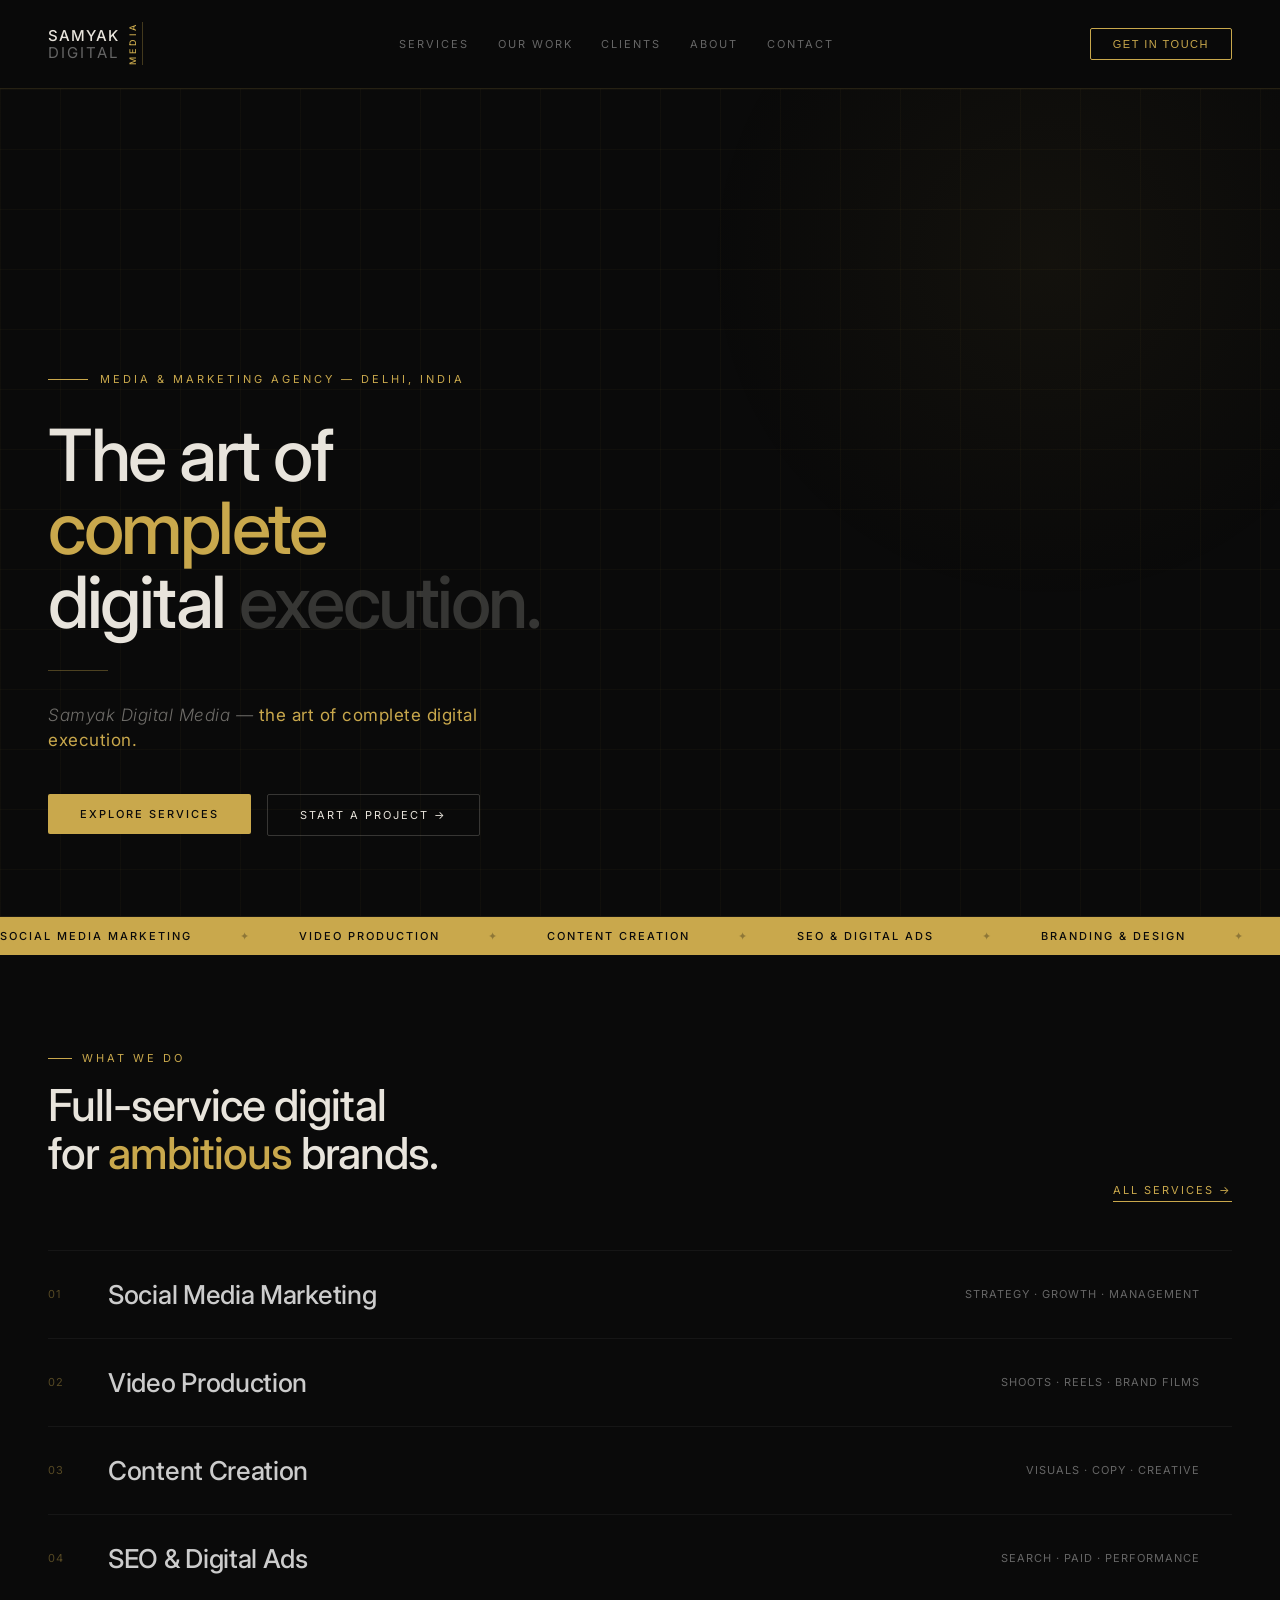
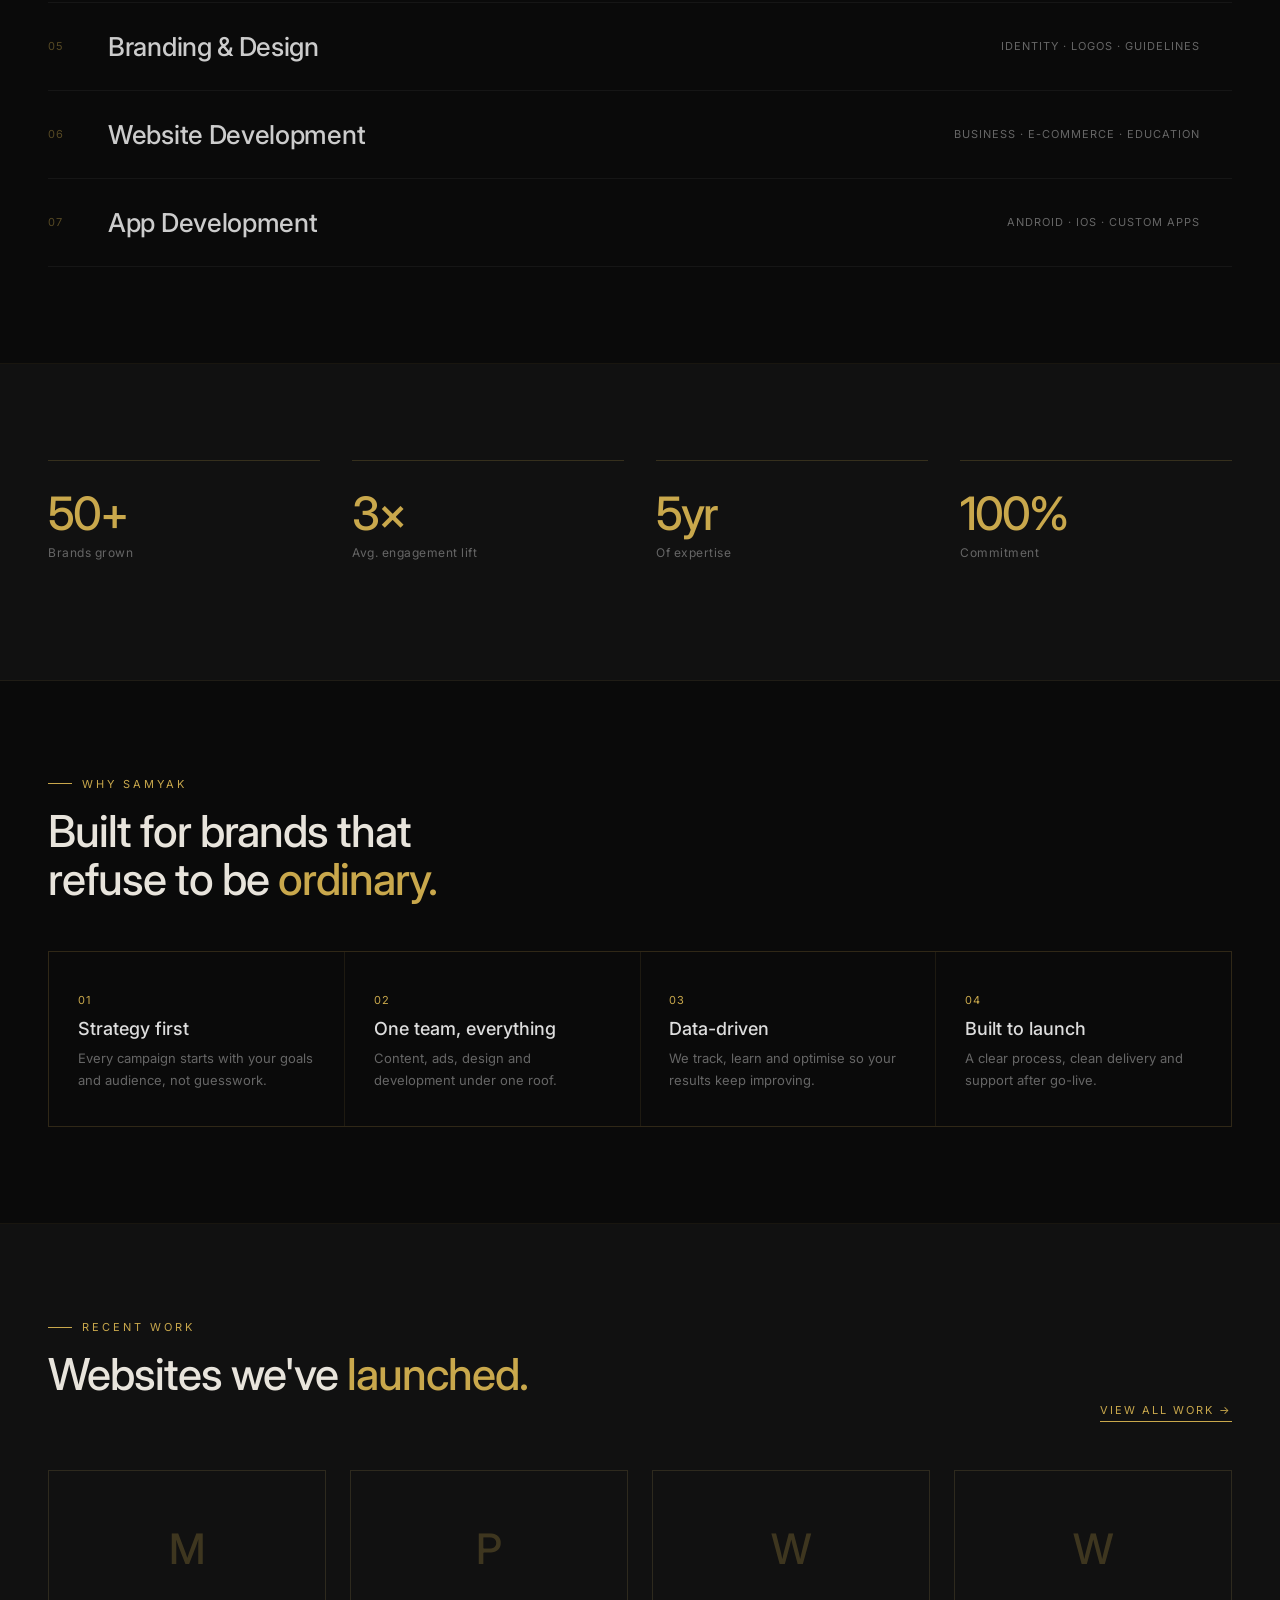
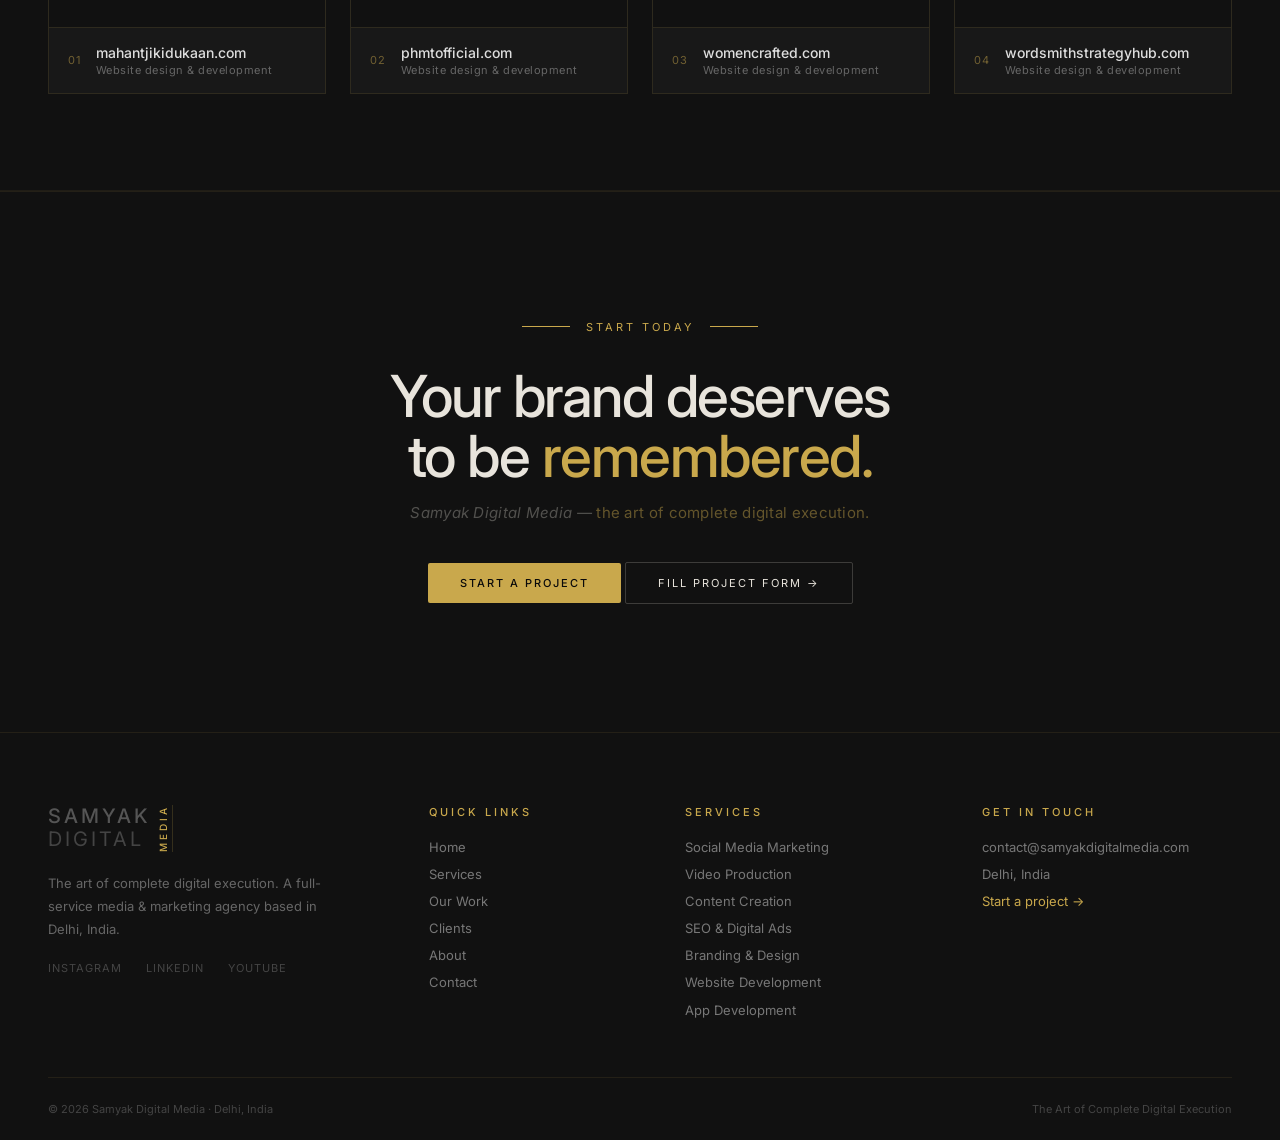
==== index.html @ 499bdd5e "Add files via upload" ====
<!DOCTYPE html>
<html lang="en"><head><meta charset="UTF-8"><meta name="viewport" content="width=device-width, initial-scale=1.0">
<title>The Art of Complete Digital Execution — Samyak Digital Media</title>
<meta name="description" content="Samyak Digital Media is a full-service media and marketing agency based in Delhi, India. The art of complete digital execution.">
<link rel="preconnect" href="https://fonts.googleapis.com/"><link rel="preconnect" href="https://fonts.gstatic.com/" crossorigin>
<link href="https://fonts.googleapis.com/css2?family=Inter:wght@300;400;500&display=swap" rel="stylesheet">
<link rel="stylesheet" href="https://cdn.jsdelivr.net/npm/@tabler/icons-webfont@3.19.0/dist/tabler-icons.min.css">
<link rel="stylesheet" href="style.css">
</head>
<body>

  <nav>
    <a href="index.html"><div class="logo">
      <div class="logo-stack">
        <span class="l1">Samyak</span>
        <span class="l2">Digital</span>
      </div>
      <div class="logo-media">Media</div>
    </div></a>
    <div class="nav-links"><a href="services.html" class="">Services</a><a href="work.html" class="">Our Work</a><a href="clients.html" class="">Clients</a><a href="about.html" class="">About</a><!-- updated by Sweta: Careers hidden for now — put the link back to show it: <a href="careers.html">Careers</a> --><a href="contact.html" class="">Contact</a></div>
    <a href="mailto:hello@samyakdigital.com"><button class="nav-btn">Get in touch</button></a>
  </nav>
  <!-- HERO -->
  <section class="hero" id="home">
    <div class="hero-bg">
      <div class="hero-grid"></div>
      <div class="hero-orb"></div>
    </div>
    <div class="hero-content">
      <div class="hero-eyebrow">Media &amp; Marketing Agency — Delhi, India</div>
      <h1>The art of<br><span class="gold">complete</span><br>digital <span class="dim">execution.</span></h1>
      <div class="hero-divider"></div>
      <p class="hero-tagline">Samyak Digital Media — <em>the art of complete digital execution.</em></p>
      <div class="hero-btns">
        <a href="services.html"><button class="btn-gold">Explore services</button></a>
        <a href="contact.html?form=project"><button class="btn-ghost">Start a project →</button></a>
      </div>
    </div>
  </section>

  <!-- TICKER -->
  <div class="ticker">
    <div class="ticker-inner">
      <span>Social Media Marketing</span><span class="tick-sep">✦</span>
      <span>Video Production</span><span class="tick-sep">✦</span>
      <span>Content Creation</span><span class="tick-sep">✦</span>
      <span>SEO &amp; Digital Ads</span><span class="tick-sep">✦</span>
      <span>Branding &amp; Design</span><span class="tick-sep">✦</span>
      <span>Website Design</span><span class="tick-sep">✦</span> 
      <span>The Art of Complete Digital Execution</span><span class="tick-sep">✦</span>
      <span>Social Media Marketing</span><span class="tick-sep">✦</span>
      <span>Video Production</span><span class="tick-sep">✦</span>
      <span>Content Creation</span><span class="tick-sep">✦</span>
      <span>SEO &amp; Digital Ads</span><span class="tick-sep">✦</span>
      <span>Branding &amp; Design</span><span class="tick-sep">✦</span>
      <span>Website Design</span><span class="tick-sep">✦</span> 
      <span>The Art of Complete Digital Execution</span><span class="tick-sep">✦</span>
    </div>
  </div>


  <section class="section"><div class="reveal sec-row"><div><div class="sec-tag">What we do</div><div class="sec-h2">Full-service digital<br>for <em>ambitious</em> brands.</div></div><a class="link-gold" href="services.html">All services →</a></div><div class="services-list"><a class="svc-row reveal" href="services.html"><div class="svc-left"><span class="svc-num">01</span><span class="svc-name">Social Media Marketing</span></div><div class="svc-meta"><span class="svc-tag">Strategy · Growth · Management</span><i class="ti ti-arrow-up-right svc-arrow" aria-hidden="true"></i></div></a><a class="svc-row reveal" href="services.html"><div class="svc-left"><span class="svc-num">02</span><span class="svc-name">Video Production</span></div><div class="svc-meta"><span class="svc-tag">Shoots · Reels · Brand Films</span><i class="ti ti-arrow-up-right svc-arrow" aria-hidden="true"></i></div></a><a class="svc-row reveal" href="services.html"><div class="svc-left"><span class="svc-num">03</span><span class="svc-name">Content Creation</span></div><div class="svc-meta"><span class="svc-tag">Visuals · Copy · Creative</span><i class="ti ti-arrow-up-right svc-arrow" aria-hidden="true"></i></div></a><a class="svc-row reveal" href="services.html"><div class="svc-left"><span class="svc-num">04</span><span class="svc-name">SEO &amp; Digital Ads</span></div><div class="svc-meta"><span class="svc-tag">Search · Paid · Performance</span><i class="ti ti-arrow-up-right svc-arrow" aria-hidden="true"></i></div></a><a class="svc-row reveal" href="services.html"><div class="svc-left"><span class="svc-num">05</span><span class="svc-name">Branding &amp; Design</span></div><div class="svc-meta"><span class="svc-tag">Identity · Logos · Guidelines</span><i class="ti ti-arrow-up-right svc-arrow" aria-hidden="true"></i></div></a><a class="svc-row reveal" href="services.html"><div class="svc-left"><span class="svc-num">06</span><span class="svc-name">Website Development</span></div><div class="svc-meta"><span class="svc-tag">Business · E-commerce · Education</span><i class="ti ti-arrow-up-right svc-arrow" aria-hidden="true"></i></div></a><a class="svc-row reveal" href="services.html"><div class="svc-left"><span class="svc-num">07</span><span class="svc-name">App Development</span></div><div class="svc-meta"><span class="svc-tag">Android · iOS · Custom Apps</span><i class="ti ti-arrow-up-right svc-arrow" aria-hidden="true"></i></div></a></div></section>
  <section class="section" style="background:var(--dark2)"><div class="stats-row"><div class="stat reveal"><div class="stat-num" data-count="50" data-suf="+">0+</div><div class="stat-lbl">Brands grown</div></div><div class="stat reveal"><div class="stat-num" data-count="3" data-suf="×">0×</div><div class="stat-lbl">Avg. engagement lift</div></div><div class="stat reveal"><div class="stat-num" data-count="5" data-suf="yr">0yr</div><div class="stat-lbl">Of expertise</div></div><div class="stat reveal"><div class="stat-num" data-count="100" data-suf="%">0%</div><div class="stat-lbl">Commitment</div></div></div></section>
  <section class="section"><div class="reveal"><div class="sec-tag">Why Samyak</div><div class="sec-h2">Built for brands that<br>refuse to be <em>ordinary.</em></div></div><div class="why-grid"><div class="why-card reveal"><span>01</span><h4>Strategy first</h4><p>Every campaign starts with your goals and audience, not guesswork.</p></div><div class="why-card reveal"><span>02</span><h4>One team, everything</h4><p>Content, ads, design and development under one roof.</p></div><div class="why-card reveal"><span>03</span><h4>Data-driven</h4><p>We track, learn and optimise so your results keep improving.</p></div><div class="why-card reveal"><span>04</span><h4>Built to launch</h4><p>A clear process, clean delivery and support after go-live.</p></div></div></section>
  <section class="section" style="background:var(--dark2)"><div class="reveal sec-row"><div><div class="sec-tag">Recent work</div><div class="sec-h2">Websites we've <em>launched.</em></div></div><a class="link-gold" href="work.html">View all work →</a></div><div class="work-grid"><a class="work-card reveal" href="https://mahantjikidukaan.com" target="_blank" rel="noopener">
        <div class="work-thumb"><span class="work-initial">m</span><img loading="lazy" src="https://s0.wp.com/mshots/v1/https%3A%2F%2Fmahantjikidukaan.com%2F?w=700&amp;h=440" alt="mahantjikidukaan.com website preview" onerror="this.style.display='none'"><span class="work-visit">Visit live site ↗</span></div>
        <div class="work-info"><span class="work-num">01</span><div><h4>mahantjikidukaan.com</h4><p>Website design &amp; development</p></div><i class="ti ti-arrow-up-right work-arrow" aria-hidden="true"></i></div>
      </a><a class="work-card reveal" href="https://phmtofficial.com" target="_blank" rel="noopener">
        <div class="work-thumb"><span class="work-initial">p</span><img loading="lazy" src="https://s0.wp.com/mshots/v1/https%3A%2F%2Fphmtofficial.com%2F?w=700&amp;h=440" alt="phmtofficial.com website preview" onerror="this.style.display='none'"><span class="work-visit">Visit live site ↗</span></div>
        <div class="work-info"><span class="work-num">02</span><div><h4>phmtofficial.com</h4><p>Website design &amp; development</p></div><i class="ti ti-arrow-up-right work-arrow" aria-hidden="true"></i></div>
      </a><a class="work-card reveal" href="https://womencrafted.com" target="_blank" rel="noopener">
        <div class="work-thumb"><span class="work-initial">w</span><img loading="lazy" src="https://s0.wp.com/mshots/v1/https%3A%2F%2Fwomencrafted.com%2F?w=700&amp;h=440" alt="womencrafted.com website preview" onerror="this.style.display='none'"><span class="work-visit">Visit live site ↗</span></div>
        <div class="work-info"><span class="work-num">03</span><div><h4>womencrafted.com</h4><p>Website design &amp; development</p></div><i class="ti ti-arrow-up-right work-arrow" aria-hidden="true"></i></div>
      </a><a class="work-card reveal" href="https://wordsmithstrategyhub.com" target="_blank" rel="noopener">
        <div class="work-thumb"><span class="work-initial">w</span><img loading="lazy" src="https://s0.wp.com/mshots/v1/https%3A%2F%2Fwordsmithstrategyhub.com%2F?w=700&amp;h=440" alt="wordsmithstrategyhub.com website preview" onerror="this.style.display='none'"><span class="work-visit">Visit live site ↗</span></div>
        <div class="work-info"><span class="work-num">04</span><div><h4>wordsmithstrategyhub.com</h4><p>Website design &amp; development</p></div><i class="ti ti-arrow-up-right work-arrow" aria-hidden="true"></i></div>
      </a></div></section>
  <section class="cta-sec" id="contact">
    <div class="cta-ornament reveal"><span>Start today</span></div>
    <div class="cta-h2 reveal">Your brand deserves<br>to be <em>remembered.</em></div>
    <p class="cta-tagline reveal">Samyak Digital Media — <em>the art of complete digital execution.</em></p>
    <div class="reveal">
      <a href="mailto:contact@samyakdigitalmedia.com"><button class="btn-gold">Start a project</button></a> <a href="contact.html?form=project"><button class="btn-ghost">Fill project form →</button></a>
    </div>
  </section>



  <footer class="foot">
    <div class="foot-grid">
      <div class="foot-brand"><div class="f-logo">
      <div style="display:flex;align-items:stretch;gap:6px;text-transform:uppercase;">
        <div style="display:flex;flex-direction:column;line-height:1.15;">
          <span style="font-size:20px;font-weight:500;color:#555;letter-spacing:3px;">Samyak</span>
          <span style="font-size:20px;font-weight:400;color:#444;letter-spacing:3px;">Digital</span>
        </div>
        <div style="border-left:1px solid rgba(201,168,76,0.2);padding-left:3px;display:flex;align-items:center;writing-mode:vertical-lr;transform:rotate(180deg);font-size:10px;font-weight:500;letter-spacing:3px;color:var(--gold);">Media</div>
      </div>
    </div>
    <p>The art of complete digital execution. A full-service media &amp; marketing agency based in Delhi, India.</p><div class="f-links">
      <a href="https://www.instagram.com/samyakdigitalmedia" target="_blank" rel="noopener noreferrer">Instagram</a>
<a href="https://www.linkedin.com/company/samyak-digital-media" target="_blank" rel="noopener noreferrer">LinkedIn</a>
      <a href="https://samyakdigitalmedia.com/#">YouTube</a>
    </div></div>
      <div class="foot-col"><h5>Quick links</h5><a href="index.html">Home</a><a href="services.html">Services</a><a href="work.html">Our Work</a><a href="clients.html">Clients</a><a href="about.html">About</a><a href="contact.html">Contact</a></div>
      <div class="foot-col"><h5>Services</h5><a href="services.html">Social Media Marketing</a><a href="services.html">Video Production</a><a href="services.html">Content Creation</a><a href="services.html">SEO &amp; Digital Ads</a><a href="services.html">Branding &amp; Design</a><a href="services.html">Website Development</a><a href="services.html">App Development</a></div>
      <div class="foot-col"><h5>Get in touch</h5><a href="mailto:contact@samyakdigitalmedia.com">contact@samyakdigitalmedia.com</a><span>Delhi, India</span><a href="contact.html?form=project" style="color:var(--gold)">Start a project →</a></div>
    </div>
    <div class="foot-bar"><span>© 2026 Samyak Digital Media · Delhi, India</span><span>The Art of Complete Digital Execution</span></div>
  </footer>
<script src="main.js"></script>
</body></html>
---- style.css ----
*, *::before, *::after { margin: 0; padding: 0; box-sizing: border-box; }

    :root {
      --gold: #C9A84C;
      --gold2: #E8D5A3;
      --dark: #0A0A0A;
      --dark2: #111111;
      --dark3: #181818;
      --muted: #666666;
      --light: #E8E4DC;
    }

    html { scroll-behavior: smooth; }

    body {
      font-family: 'Inter', sans-serif;
      background: var(--dark);
      color: var(--light);
      overflow-x: hidden;
    }

    a { text-decoration: none; color: inherit; }

    /* ── NAV ── */
    nav {
      display: flex;
      justify-content: space-between;
      align-items: center;
      padding: 1.4rem 3rem;
      border-bottom: 0.5px solid rgba(201,168,76,0.15);
      background: rgba(10,10,10,0.97);
      backdrop-filter: blur(12px);
      position: sticky;
      top: 0;
      z-index: 100;
    }
    .logo {
      display: flex;
      align-items: stretch;
      gap: 8px;
      text-transform: uppercase;
      letter-spacing: 2px;
    }
    .logo-stack {
      display: flex;
      flex-direction: column;
      justify-content: center;
      line-height: 1.15;
    }
    .logo-stack .l1 {
      font-size: 15px;
      font-weight: 500;
      color: var(--light);
      letter-spacing: 1px;
    }
    .logo-stack .l2 {
      font-size: 15px;
      font-weight: 400;
      color: var(--muted);
      letter-spacing: 2px;
    }
    .logo-media {
      border-left: 0.5px solid rgba(201,168,76,0.3);
      padding-left: 4px;
      display: flex;
      align-items: center;
      writing-mode: vertical-lr;
      text-orientation: mixed;
      font-size: 9px;
      font-weight: 500;
      letter-spacing: 3px;
      color: var(--gold);
      transform: rotate(180deg);
    }
    .nav-links {
      display: flex;
      gap: 2.5rem;
      font-size: 11px;
      letter-spacing: 2px;
      text-transform: uppercase;
    }
    .nav-links a {
      color: var(--muted);
      transition: color 0.3s;
    }
    .nav-links a:hover { color: var(--gold); }
    .nav-btn {
      font-size: 11px;
      letter-spacing: 1.5px;
      text-transform: uppercase;
      padding: 9px 22px;
      border: 0.5px solid var(--gold);
      color: var(--gold);
      background: transparent;
      cursor: pointer;
      border-radius: 2px;
      transition: all 0.3s;
    }
    .nav-btn:hover { background: var(--gold); color: var(--dark); }

    /* ── HERO ── */
    .hero {
      min-height: 92vh;
      display: flex;
      flex-direction: column;
      justify-content: flex-end;
      padding: 0 3rem 5rem;
      border-bottom: 0.5px solid rgba(201,168,76,0.1);
      position: relative;
      overflow: hidden;
    }
    .hero-bg { position: absolute; inset: 0; background: var(--dark); overflow: hidden; }
    .hero-grid {
      position: absolute; inset: 0;
      background-image:
        linear-gradient(rgba(201,168,76,0.04) 1px, transparent 1px),
        linear-gradient(90deg, rgba(201,168,76,0.04) 1px, transparent 1px);
      background-size: 60px 60px;
      animation: gridFade 3s ease forwards;
    }
    @keyframes gridFade { from { opacity: 0; } to { opacity: 1; } }
    .hero-orb {
      position: absolute;
      width: 700px; height: 700px;
      border-radius: 50%;
      background: radial-gradient(circle, rgba(201,168,76,0.05) 0%, transparent 70%);
      top: -180px; right: -120px;
      animation: orbPulse 8s ease-in-out infinite;
    }
    @keyframes orbPulse { 0%, 100% { transform: scale(1); } 50% { transform: scale(1.12); } }

    .hero-content { position: relative; z-index: 2; }
    .hero-eyebrow {
      display: flex;
      align-items: center;
      gap: 12px;
      font-size: 11px;
      letter-spacing: 3px;
      text-transform: uppercase;
      color: var(--gold);
      margin-bottom: 2rem;
      opacity: 0;
      transform: translateY(20px);
      animation: fadeUp 0.8s ease 0.3s forwards;
    }
    .hero-eyebrow::before {
      content: '';
      width: 40px; height: 0.5px;
      background: var(--gold);
    }
    .hero h1 {
      font-size: 72px;
      font-weight: 500;
      line-height: 1.02;
      letter-spacing: -2.5px;
      max-width: 800px;
      margin-bottom: 0;
      opacity: 0;
      transform: translateY(30px);
      animation: fadeUp 0.9s ease 0.5s forwards;
    }
    .hero h1 .gold { color: var(--gold); }
    .hero h1 .dim { color: rgba(232,228,220,0.2); }
    .hero-divider {
      width: 60px; height: 0.5px;
      background: rgba(201,168,76,0.35);
      margin: 2rem 0;
      opacity: 0;
      animation: fadeUp 0.6s ease 0.85s forwards;
    }
    .hero-tagline {
      font-size: 17px;
      font-weight: 300;
      color: rgba(232,228,220,0.45);
      letter-spacing: 0.5px;
      line-height: 1.5;
      font-style: italic;
      max-width: 500px;
      margin-bottom: 2.5rem;
      opacity: 0;
      transform: translateY(16px);
      animation: fadeUp 0.8s ease 0.95s forwards;
    }
    .hero-tagline em { font-style: normal; color: var(--gold); font-weight: 400; }
    .hero-btns {
      display: flex;
      gap: 1rem;
      opacity: 0;
      transform: translateY(20px);
      animation: fadeUp 0.8s ease 1.1s forwards;
    }
    @keyframes fadeUp { from { opacity: 0; transform: translateY(30px); } to { opacity: 1; transform: translateY(0); } }

    /* ── BUTTONS ── */
    .btn-gold {
      padding: 13px 32px;
      background: var(--gold);
      color: var(--dark);
      font-size: 11px;
      letter-spacing: 2px;
      text-transform: uppercase;
      border: none;
      cursor: pointer;
      font-weight: 500;
      border-radius: 2px;
      transition: all 0.3s;
      font-family: 'Inter', sans-serif;
    }
    .btn-gold:hover { background: var(--gold2); }
    .btn-ghost {
      padding: 13px 32px;
      background: transparent;
      color: var(--light);
      font-size: 11px;
      letter-spacing: 2px;
      text-transform: uppercase;
      border: 0.5px solid rgba(232,228,220,0.2);
      cursor: pointer;
      border-radius: 2px;
      transition: all 0.3s;
      font-family: 'Inter', sans-serif;
    }
    .btn-ghost:hover { border-color: var(--gold); color: var(--gold); }

    /* ── TICKER ── */
    .ticker { background: var(--gold); padding: 12px 0; overflow: hidden; }
    .ticker-inner {
      display: flex;
      gap: 3rem;
      width: max-content;
      animation: ticker 22s linear infinite;
      font-size: 11px;
      letter-spacing: 2px;
      text-transform: uppercase;
      color: var(--dark);
      font-weight: 500;
    }
    @keyframes ticker { from { transform: translateX(0); } to { transform: translateX(-50%); } }
    .tick-sep { opacity: 0.3; }

    /* ── REVEAL ANIMATIONS ── */
    .reveal {
      opacity: 0;
      transform: translateY(40px);
      transition: opacity 0.8s ease, transform 0.8s ease;
    }
    .reveal.visible { opacity: 1; transform: translateY(0); }
    .reveal-left {
      opacity: 0;
      transform: translateX(-40px);
      transition: opacity 0.8s ease, transform 0.8s ease;
    }
    .reveal-left.visible { opacity: 1; transform: translateX(0); }
    .reveal-right {
      opacity: 0;
      transform: translateX(40px);
      transition: opacity 0.8s ease, transform 0.8s ease;
    }
    .reveal-right.visible { opacity: 1; transform: translateX(0); }

    /* ── SECTION COMMONS ── */
    .section { padding: 6rem 3rem; border-bottom: 0.5px solid rgba(201,168,76,0.08); }
    .sec-tag {
      font-size: 11px;
      letter-spacing: 3px;
      text-transform: uppercase;
      color: var(--gold);
      margin-bottom: 1rem;
      display: flex;
      align-items: center;
      gap: 10px;
    }
    .sec-tag::before { content: ''; width: 24px; height: 0.5px; background: var(--gold); }
    .sec-h2 {
      font-size: 44px;
      font-weight: 500;
      letter-spacing: -1px;
      color: var(--light);
      line-height: 1.1;
      margin-bottom: 1.5rem;
    }
    .sec-h2 em { font-style: normal; color: var(--gold); }

    /* ── SERVICES ── */
    .services-list { margin-top: 3rem; }
    .svc-row {
      display: flex;
      justify-content: space-between;
      align-items: center;
      padding: 1.75rem 0;
      border-top: 0.5px solid rgba(255,255,255,0.05);
      cursor: pointer;
      transition: all 0.3s;
      text-decoration: none;
    }
    .svc-row:last-child { border-bottom: 0.5px solid rgba(255,255,255,0.05); }
    .svc-row:hover { padding-left: 14px; }
    .svc-row:hover .svc-name { color: var(--gold); }
    .svc-row:hover .svc-arrow { color: var(--gold); transform: rotate(45deg); }
    .svc-left { display: flex; align-items: center; gap: 2rem; }
    .svc-num { font-size: 11px; color: rgba(201,168,76,0.4); letter-spacing: 1px; min-width: 28px; }
    .svc-name { font-size: 26px; font-weight: 500; color: #cccccc; letter-spacing: -0.3px; transition: color 0.3s; }
    .svc-meta { display: flex; align-items: center; gap: 2rem; }
    .svc-tag { font-size: 11px; letter-spacing: 1px; text-transform: uppercase; color: var(--muted); }
    .svc-arrow { font-size: 22px; color: #333; transition: all 0.3s; }

    /* ── ABOUT ── */
    .about-grid { display: grid; grid-template-columns: 1fr 1fr; gap: 5rem; align-items: start; }
    .stats-grid { display: grid; grid-template-columns: 1fr 1fr; margin-top: 3rem; }
    .stat { border-top: 0.5px solid rgba(201,168,76,0.2); padding: 1.5rem 0; }
    .stat-num { font-size: 46px; font-weight: 500; color: var(--gold); letter-spacing: -2px; }
    .stat-lbl { font-size: 12px; color: var(--muted); letter-spacing: 0.5px; margin-top: 4px; }

    /* ── PROCESS ── */
    .process-steps { display: flex; flex-direction: column; }
    .p-step {
      display: flex;
      gap: 2rem;
      align-items: flex-start;
      padding: 2rem 0;
      border-bottom: 0.5px solid rgba(255,255,255,0.05);
      transition: padding-left 0.3s;
    }
    .p-step:hover { padding-left: 8px; }
    .p-num { font-size: 11px; color: var(--gold); letter-spacing: 1px; min-width: 24px; padding-top: 3px; }
    .p-content h4 { font-size: 16px; font-weight: 500; color: #dddddd; margin-bottom: 6px; }
    .p-content p { font-size: 13px; color: var(--muted); line-height: 1.6; }

    /* ── CLIENTS ── */
    .clients-sec {
      padding: 6rem 3rem;
      border-bottom: 0.5px solid rgba(201,168,76,0.08);
      background: var(--dark2);
    }
    .clients-header {
      display: flex;
      justify-content: space-between;
      align-items: flex-end;
      margin-bottom: 3rem;
      flex-wrap: wrap;
      gap: 1rem;
    }
    .trusted-line {
      display: flex;
      align-items: center;
      gap: 1rem;
      margin-bottom: 3rem;
    }
    .trusted-line::before, .trusted-line::after {
      content: '';
      flex: 1;
      height: 0.5px;
      background: rgba(201,168,76,0.08);
    }
    .trusted-line span {
      font-size: 11px;
      letter-spacing: 2px;
      text-transform: uppercase;
      color: rgba(201,168,76,0.3);
      white-space: nowrap;
    }
    .logo-grid {
      display: grid;
      grid-template-columns: repeat(4, 1fr);
      border: 0.5px solid rgba(201,168,76,0.1);
    }
    .logo-cell {
      border: 0.5px solid rgba(201,168,76,0.1);
      padding: 2.5rem 2rem;
      display: flex;
      align-items: center;
      justify-content: center;
      min-height: 130px;
      cursor: pointer;
      transition: background 0.3s;
    }
    .logo-cell:hover { background: rgba(201,168,76,0.04); }
    .logo-cell.add-slot {
      border-style: dashed;
      flex-direction: column;
      gap: 8px;
    }
    .logo-mock {
      width: 120px; height: 44px;
      border: 0.5px solid rgba(201,168,76,0.12);
      border-radius: 3px;
      display: flex;
      align-items: center;
      justify-content: center;
      font-size: 12px;
      font-weight: 500;
      letter-spacing: 1px;
      color: rgba(201,168,76,0.22);
      text-transform: uppercase;
      transition: all 0.3s;
    }

    .logo-cell img {
      max-width: 130px;
      max-height: 50px;
      object-fit: contain;
      filter: grayscale(100%) brightness(0.55);
      transition: filter 0.4s;
    }
    .logo-cell:hover img { filter: grayscale(0%) brightness(1); }
    .logo-cell:hover .logo-mock { border-color: rgba(201,168,76,0.35); color: rgba(201,168,76,0.55); }
    .add-icon-text { font-size: 11px; letter-spacing: 1px; text-transform: uppercase; color: rgba(201,168,76,0.25); }

    /* ── CTA ── */
    .cta-sec {
      padding: 8rem 3rem;
      text-align: center;
      background: var(--dark2);
      border-top: 0.5px solid rgba(201,168,76,0.1);
    }
    .cta-ornament {
      display: flex;
      align-items: center;
      justify-content: center;
      gap: 16px;
      margin-bottom: 2rem;
    }
    .cta-ornament::before, .cta-ornament::after {
      content: '';
      width: 48px; height: 0.5px;
      background: var(--gold);
    }
    .cta-ornament span { font-size: 11px; letter-spacing: 3px; text-transform: uppercase; color: var(--gold); }
    .cta-h2 {
      font-size: 58px;
      font-weight: 500;
      letter-spacing: -1.5px;
      color: var(--light);
      line-height: 1.05;
      margin-bottom: 1rem;
    }
    .cta-h2 em { font-style: normal; color: var(--gold); }
    .cta-tagline {
      font-size: 15px;
      font-style: italic;
      color: rgba(232,228,220,0.3);
      margin-bottom: 2.5rem;
      letter-spacing: 0.3px;
    }
    .cta-tagline em { font-style: normal; color: rgba(201,168,76,0.45); }

    /* ── FOOTER ── */
    footer {
      padding: 2rem 3rem;
      display: flex;
      justify-content: space-between;
      align-items: center;
      border-top: 0.5px solid rgba(201,168,76,0.1);
      flex-wrap: wrap;
      gap: 1rem;
    }
    .f-logo { font-size: 13px; font-weight: 500; letter-spacing: 3px; text-transform: uppercase; color: #555; }
    .f-logo span { color: var(--gold); }
    .f-links { display: flex; gap: 1.5rem; }
    .f-links a { font-size: 11px; color: #444; letter-spacing: 1px; text-transform: uppercase; transition: color 0.3s; }
    .f-links a:hover { color: var(--gold); }
    .f-copy { font-size: 11px; color: #333; }

    /* ── RESPONSIVE ── */
    @media (max-width: 768px) {
      nav { padding: 1.2rem 1.5rem; }
      .nav-links { display: none; }
      .hero { padding: 0 1.5rem 4rem; }
      .hero h1 { font-size: 42px; letter-spacing: -1px; }
      .section { padding: 4rem 1.5rem; }
      .about-grid { grid-template-columns: 1fr; gap: 3rem; }
      .logo-grid { grid-template-columns: repeat(2, 1fr); }
      .cta-h2 { font-size: 36px; }
      .cta-sec { padding: 5rem 1.5rem; }
      .clients-sec { padding: 4rem 1.5rem; }
      footer { padding: 1.5rem; flex-direction: column; align-items: flex-start; gap: 1rem; }
      .sec-h2 { font-size: 32px; }
      .svc-name { font-size: 18px; }
      .svc-tag { display: none; }
    }

    /* ═══ new CSS for Website Design + Our Work sections ═══ */
    html { scroll-padding-top: 70px; }
    .sub-h { font-size: 11px; letter-spacing: 3px; text-transform: uppercase; color: var(--gold); margin: 4.5rem 0 1.5rem; display: flex; align-items: center; gap: 10px; }
    .sub-h::before { content: ''; width: 24px; height: 0.5px; background: var(--gold); }
    .wd-intro { font-size: 15px; color: var(--muted); line-height: 1.8; max-width: 700px; }
    .domain-grid { display: grid; grid-template-columns: repeat(4, 1fr); border: 0.5px solid rgba(201,168,76,0.1); }
    .domain-cell { border: 0.5px solid rgba(201,168,76,0.1); padding: 1.6rem; transition: background 0.3s; }
    .domain-cell:hover { background: rgba(201,168,76,0.04); }
    .domain-cell h4 { font-size: 15px; font-weight: 500; color: #dddddd; margin-bottom: 6px; }
    .domain-cell p { font-size: 12px; color: var(--muted); line-height: 1.6; }
    .model-grid { display: grid; grid-template-columns: repeat(3, 1fr); gap: 1px; background: rgba(201,168,76,0.1); border: 0.5px solid rgba(201,168,76,0.1); }
    .model-card { background: var(--dark2); padding: 2rem; }
    .model-card .m-num { font-size: 11px; color: rgba(201,168,76,0.5); letter-spacing: 1px; }
    .model-card h4 { font-size: 20px; font-weight: 500; color: #dddddd; margin: 8px 0; }
    .model-card p { font-size: 13px; color: var(--muted); line-height: 1.7; }
    .model-best { margin-top: 1rem; font-size: 11px; letter-spacing: 1px; text-transform: uppercase; color: var(--gold); line-height: 1.6; }
    .work-grid { display: grid; grid-template-columns: repeat(4, 1fr); gap: 1.5rem; margin-top: 3rem; }
    .work-card { display: block; border: 0.5px solid rgba(201,168,76,0.12); background: var(--dark3); transition: border-color 0.3s; }
    .work-card:hover { border-color: var(--gold); }
    .work-thumb { position: relative; aspect-ratio: 16 / 10; background: var(--dark2); overflow: hidden; display: flex; align-items: center; justify-content: center; }
    .work-initial { font-size: 42px; font-weight: 500; color: rgba(201,168,76,0.25); text-transform: uppercase; }
    .work-thumb img { position: absolute; inset: 0; width: 100%; height: 100%; object-fit: cover; object-position: top; filter: grayscale(100%) brightness(0.7); transition: filter 0.4s; }
    .work-card:hover .work-thumb img { filter: none; }
    .work-info { display: flex; align-items: center; gap: 0.9rem; padding: 1rem 1.2rem; border-top: 0.5px solid rgba(201,168,76,0.12); }
    .work-num { font-size: 11px; color: rgba(201,168,76,0.5); letter-spacing: 1px; }
    .work-info h4 { font-size: 14px; font-weight: 500; color: #dddddd; word-break: break-all; }
    .work-info p { font-size: 11px; color: var(--muted); letter-spacing: 0.5px; margin-top: 2px; }
    .work-arrow { margin-left: auto; font-size: 18px; color: #444; transition: all 0.3s; }
    .work-card:hover .work-arrow { color: var(--gold); transform: rotate(45deg); }
    @media (max-width: 1024px) {
      .domain-grid, .work-grid { grid-template-columns: repeat(2, 1fr); }
      .model-grid { grid-template-columns: repeat(2, 1fr); }
    }
    @media (max-width: 768px) {
      .model-grid { grid-template-columns: 1fr; }
      .work-grid { grid-template-columns: 1fr; }
    }
    /* ═══ END ═══ */

    /* ═══ multi-page, Our Work highlight, accordion, SDLC, careers ═══ */
    .nav-links { gap: 1.8rem; }
    .nav-links a.active { color: var(--gold); }
    .nav-links a.hl { color: var(--gold); border: 0.5px solid var(--gold); padding: 7px 16px; border-radius: 2px; animation: glow 2.2s ease-in-out infinite; }
    @keyframes glow { 0%,100% { box-shadow: 0 0 0 0 rgba(201,168,76,0.45); } 50% { box-shadow: 0 0 14px 2px rgba(201,168,76,0.35); } }
    .page-head { padding-bottom: 3rem; border-bottom: 0; }
    button.svc-row { width: 100%; background: none; border: 0; border-top: 0.5px solid rgba(255,255,255,0.05); font: inherit; color: inherit; text-align: left; }
    .svc-acc { border-bottom: 0.5px solid rgba(255,255,255,0.05); }
    .acc-ic { font-size: 26px; line-height: 1; color: var(--gold); width: 22px; text-align: center; transition: transform 0.4s; }
    .svc-acc.open > .svc-row .acc-ic, .acc.open > .dp-head .acc-ic { transform: rotate(45deg); }
    .svc-acc.open > .svc-row .svc-name { color: var(--gold); }
    .collapse { display: grid; grid-template-rows: 0fr; transition: grid-template-rows 0.55s ease; }
    .acc.open > .collapse { grid-template-rows: 1fr; }
    .collapse-in { overflow: hidden; min-height: 0; }
    .panel { padding: 1rem 0 3rem 3.5rem; }
    .panel .sub-h { margin: 2.5rem 0 1rem; }
    .chips { display: flex; flex-wrap: wrap; gap: 0.6rem; }
    .chip { border: 0.5px solid rgba(201,168,76,0.25); padding: 8px 16px; border-radius: 30px; font-size: 12px; color: #cccccc; transition: all 0.3s; }
    .chip:hover { background: var(--gold); color: var(--dark); }
    .dp-head { display: flex; gap: 2rem; align-items: center; margin: 2.5rem 0 1.5rem; }
    .sdlc-ring { width: 120px; height: 120px; flex: none; border-radius: 50%; background: var(--dark); display: flex; flex-direction: column; align-items: center; justify-content: center; position: relative; }
    .sdlc-ring::before { content: ''; position: absolute; inset: -5px; border-radius: 50%; border: 1.5px dashed var(--gold); animation: spin 14s linear infinite; }
    @keyframes spin { to { transform: rotate(360deg); } }
    .sdlc-ring b { color: var(--gold); font-size: 22px; font-weight: 500; letter-spacing: 2px; }
    .sdlc-ring small { font-size: 9px; color: var(--muted); letter-spacing: 1px; text-transform: uppercase; }
    .dp-head h4 { font-size: 22px; font-weight: 500; color: #dddddd; margin-bottom: 6px; }
    .dp-head p { font-size: 13px; color: var(--muted); line-height: 1.7; max-width: 520px; margin-bottom: 1rem; }
    .steps-btn { display: inline-flex; align-items: center; gap: 10px; padding: 10px 20px; border: 0.5px solid var(--gold); color: var(--gold); background: none; font: inherit; font-size: 11px; letter-spacing: 2px; text-transform: uppercase; cursor: pointer; border-radius: 2px; transition: all 0.3s; }
    .steps-btn .acc-ic { font-size: 16px; color: inherit; width: auto; }
    .steps-btn:hover, .acc.open > .dp-head .steps-btn { background: var(--gold); color: var(--dark); }
    .step-grid { display: grid; grid-template-columns: repeat(4, 1fr); gap: 1px; background: rgba(201,168,76,0.1); border: 0.5px solid rgba(201,168,76,0.1); margin: 1.5rem 0 0.5rem; }
    .step-card { background: var(--dark3); padding: 1.5rem; }
    .step-card span { font-size: 11px; color: var(--gold); letter-spacing: 1px; }
    .step-card h5 { font-size: 15px; font-weight: 500; color: #dddddd; margin: 6px 0; }
    .step-card p { font-size: 12px; color: var(--muted); line-height: 1.6; margin-bottom: 8px; }
    .step-card li { font-size: 11px; color: #888; list-style: none; padding-left: 12px; position: relative; margin-top: 4px; }
    .step-card li::before { content: ''; position: absolute; left: 0; top: 6px; width: 4px; height: 4px; border-radius: 50%; background: var(--gold); }
    .m-grid { display: grid; grid-template-columns: repeat(4, 1fr); gap: 1rem; }
    .m-card { background: var(--dark3); border: 0.5px solid rgba(201,168,76,0.12); padding: 1.6rem; transition: all 0.35s; }
    .m-card:hover { border-color: var(--gold); transform: translateY(-6px); box-shadow: 0 10px 30px rgba(201,168,76,0.08); }
    .m-ico { width: 46px; height: 46px; border-radius: 50%; border: 0.5px solid var(--gold); color: var(--gold); display: flex; align-items: center; justify-content: center; font-size: 18px; margin-bottom: 1rem; transition: all 0.35s; }
    .m-card:hover .m-ico { background: var(--gold); color: var(--dark); }
    .m-card h5 { font-size: 16px; font-weight: 500; color: #dddddd; margin-bottom: 6px; }
    .m-card p { font-size: 12px; color: var(--muted); line-height: 1.7; }
    .m-card.tag { display: flex; flex-direction: column; justify-content: center; font-style: italic; color: var(--gold); border-style: dashed; }
    .m-card.tag small { font-style: normal; font-size: 11px; letter-spacing: 1px; color: var(--muted); margin-top: 6px; }
    .m-foot { text-align: center; margin-top: 2rem; font-size: 11px; letter-spacing: 3px; color: var(--gold); text-transform: uppercase; }
    .work-grid { grid-template-columns: repeat(2, 1fr); gap: 2rem; }
    .work-thumb { aspect-ratio: 16 / 9; }
    .work-info h4 { font-size: 16px; }
    .work-visit { position: absolute; left: 0; right: 0; bottom: 0; padding: 14px; background: var(--gold); color: var(--dark); font-size: 11px; letter-spacing: 2px; text-transform: uppercase; text-align: center; transform: translateY(100%); transition: transform 0.35s; }
    .work-card:hover .work-visit { transform: none; }
    .logo-mock { width: auto; height: auto; padding: 14px 18px; text-align: center; word-break: break-all; font-size: 11px; color: rgba(201,168,76,0.55); }
    .logo-cell:hover .logo-mock { color: var(--gold); border-color: var(--gold); }
    @media (max-width: 1024px) { .step-grid, .m-grid { grid-template-columns: repeat(2, 1fr); } }
    @media (max-width: 768px) {
      .step-grid, .m-grid, .work-grid { grid-template-columns: 1fr; }
      .panel { padding-left: 0; }
      .dp-head { flex-direction: column; align-items: flex-start; }
    }
    /* ═══ END═══ */

    /* ═══ v3: bigger home & footer, forms, 4-col work, spotlight ═══ */
    #prog { position: fixed; top: 0; left: 0; height: 2px; width: 0; background: var(--gold); z-index: 200; }
    @media (min-width: 1025px) { .work-grid { grid-template-columns: repeat(4, 1fr); } }
    .work-grid { gap: 1.5rem; }
    .work-info h4 { font-size: 14px; }
    .why-card, .m-card, .work-card, .model-card { position: relative; }
    .why-card::after, .m-card::after, .work-card::after, .model-card::after { content: ''; position: absolute; inset: 0; pointer-events: none; opacity: 0; transition: opacity 0.3s; background: radial-gradient(260px circle at var(--mx, 50%) var(--my, 50%), rgba(201,168,76,0.10), transparent 70%); }
    .why-card:hover::after, .m-card:hover::after, .work-card:hover::after, .model-card:hover::after { opacity: 1; }
    .sec-row { display: flex; justify-content: space-between; align-items: flex-end; flex-wrap: wrap; gap: 1rem; }
    .link-gold { font-size: 11px; letter-spacing: 2px; text-transform: uppercase; color: var(--gold); border-bottom: 0.5px solid var(--gold); padding-bottom: 4px; }
    .stats-row { display: grid; grid-template-columns: repeat(4, 1fr); gap: 2rem; }
    .why-grid { display: grid; grid-template-columns: repeat(4, 1fr); gap: 1px; background: rgba(201,168,76,0.1); border: 0.5px solid rgba(201,168,76,0.1); margin-top: 3rem; }
    .why-card { background: var(--dark); padding: 2.2rem 1.8rem; transition: background 0.3s; }
    .why-card:hover { background: var(--dark3); }
    .why-card span { font-size: 11px; color: var(--gold); letter-spacing: 1px; }
    .why-card h4 { font-size: 18px; font-weight: 500; color: #dddddd; margin: 10px 0 8px; }
    .why-card p { font-size: 13px; color: var(--muted); line-height: 1.7; }
    footer.foot { display: block; padding: 4.5rem 3rem 1.5rem; background: var(--dark2); }
    .foot-grid { display: grid; grid-template-columns: 1.6fr 1fr 1.2fr 1.2fr; gap: 3rem; padding-bottom: 3rem; }
    .foot-brand p { font-size: 13px; color: #666; line-height: 1.8; margin: 1.2rem 0; max-width: 300px; }
    .foot h5 { font-size: 11px; font-weight: 500; letter-spacing: 3px; text-transform: uppercase; color: var(--gold); margin-bottom: 1.2rem; }
    .foot-col a, .foot-col span { display: block; font-size: 13px; color: #777; margin-bottom: 0.7rem; transition: color 0.3s; }
    .foot-col a:hover { color: var(--gold); }
    .foot-bar { display: flex; justify-content: space-between; flex-wrap: wrap; gap: 1rem; padding-top: 1.5rem; border-top: 0.5px solid rgba(201,168,76,0.1); font-size: 11px; color: #444; }
    .contact-grid { display: grid; grid-template-columns: 1fr 1.5fr; gap: 5rem; align-items: start; }
    .contact-info h4 { font-size: 11px; font-weight: 500; letter-spacing: 3px; text-transform: uppercase; color: var(--gold); margin: 0 0 8px; }
    .contact-info p, .contact-info a.mail { font-size: 15px; color: var(--light); margin-bottom: 2rem; display: block; }
    .tabs { display: flex; gap: 2rem; border-bottom: 0.5px solid rgba(201,168,76,0.15); margin-bottom: 2rem; }
    .tab { background: none; border: 0; border-bottom: 1.5px solid transparent; color: var(--muted); font: inherit; font-size: 11px; letter-spacing: 2px; text-transform: uppercase; padding: 0 0 14px; cursor: pointer; transition: all 0.3s; }
    .tab.on, .tab:hover { color: var(--gold); border-color: var(--gold); }
    .tab-pane { display: none; } .tab-pane.on { display: block; }
    .mform { display: grid; grid-template-columns: 1fr 1fr; gap: 1.4rem; }
    .fld { display: flex; flex-direction: column; gap: 6px; }
    .fld.full, .mform .btn-gold, .form-note { grid-column: 1 / -1; }
    .fld span { font-size: 11px; letter-spacing: 1.5px; text-transform: uppercase; color: var(--muted); }
    .fld input, .fld select, .fld textarea { background: var(--dark3); border: 0.5px solid rgba(201,168,76,0.18); color: var(--light); padding: 13px 14px; font: inherit; font-size: 14px; border-radius: 2px; outline: none; transition: border-color 0.3s; }
    .fld input:focus, .fld select:focus, .fld textarea:focus { border-color: var(--gold); }
    .mform .btn-gold { justify-self: start; }
    .form-note { font-size: 12px; color: var(--gold); min-height: 1em; }
    @media (max-width: 1024px) { .why-grid, .stats-row { grid-template-columns: repeat(2, 1fr); } .foot-grid { grid-template-columns: 1fr 1fr; } }
    @media (max-width: 768px) { .contact-grid, .mform, .foot-grid, .why-grid { grid-template-columns: 1fr; gap: 2rem; } footer.foot { padding: 3rem 1.5rem 1.5rem; } }
    /* ═══ END v3 ═══ */

    /* ═══ social profile cards ═══ */
    .soc-top { display: flex; align-items: center; gap: 1rem; padding: 1.5rem 1.2rem 1rem; }
    .soc-av { width: 54px; height: 54px; flex: none; border-radius: 50%; border: 1.5px solid var(--gold); background: var(--dark2); color: var(--gold); display: flex; align-items: center; justify-content: center; font-size: 20px; font-weight: 500; box-shadow: 0 0 0 3px var(--dark3), 0 0 0 4px rgba(201,168,76,0.25); }
    .soc-top h4 { font-size: 15px; font-weight: 500; color: #dddddd; word-break: break-all; }
    .soc-top p { font-size: 11px; color: var(--muted); letter-spacing: 0.5px; margin-top: 2px; }
    .soc-tiles { display: grid; grid-template-columns: repeat(3, 1fr); gap: 3px; padding: 0 1.2rem 1.2rem; }
    .soc-tiles i { aspect-ratio: 1; background: linear-gradient(135deg, rgba(201,168,76,0.2), rgba(255,255,255,0.03)); transition: background 0.4s; }
    .soc-tiles i:nth-child(2n) { background: linear-gradient(135deg, rgba(255,255,255,0.06), rgba(201,168,76,0.12)); }
    .soc-tiles i:nth-child(3n) { background: linear-gradient(225deg, rgba(201,168,76,0.28), rgba(255,255,255,0.02)); }
    .soc-card:hover .soc-tiles i { background: rgba(201,168,76,0.3); }
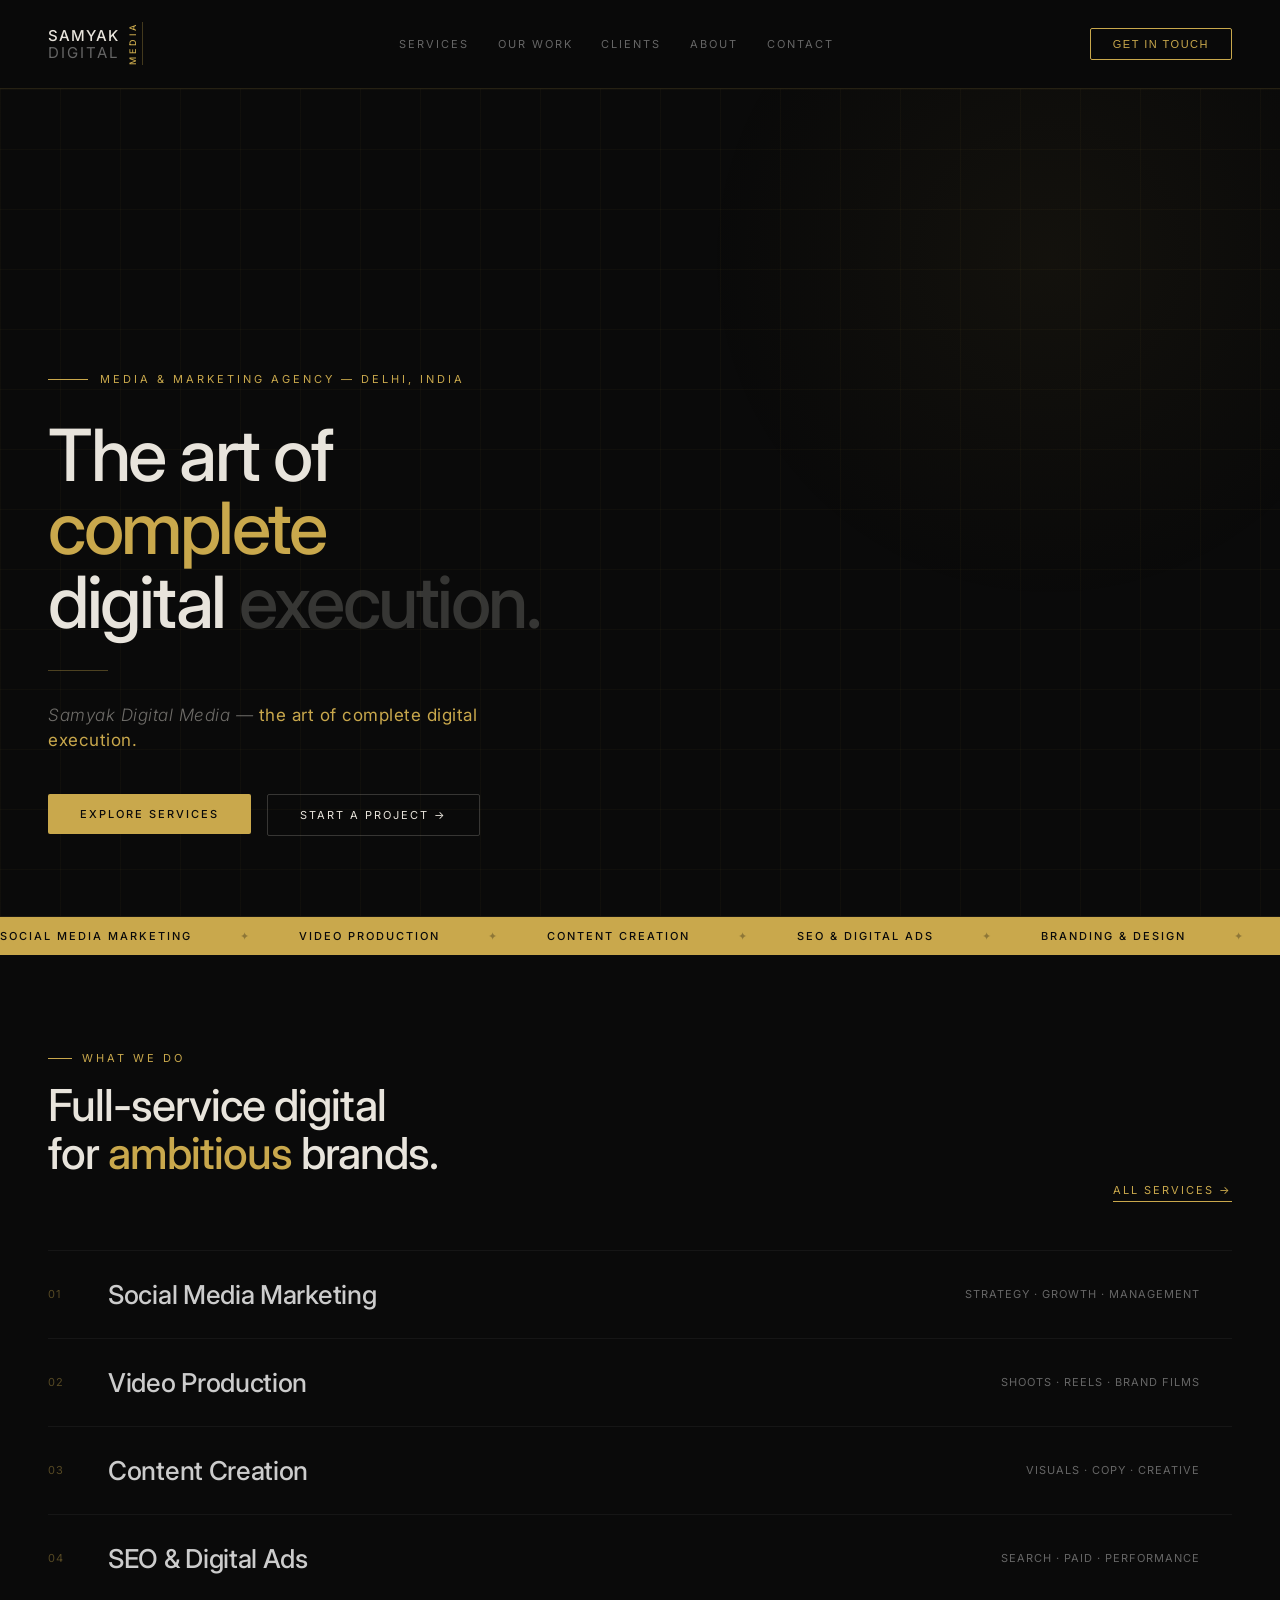
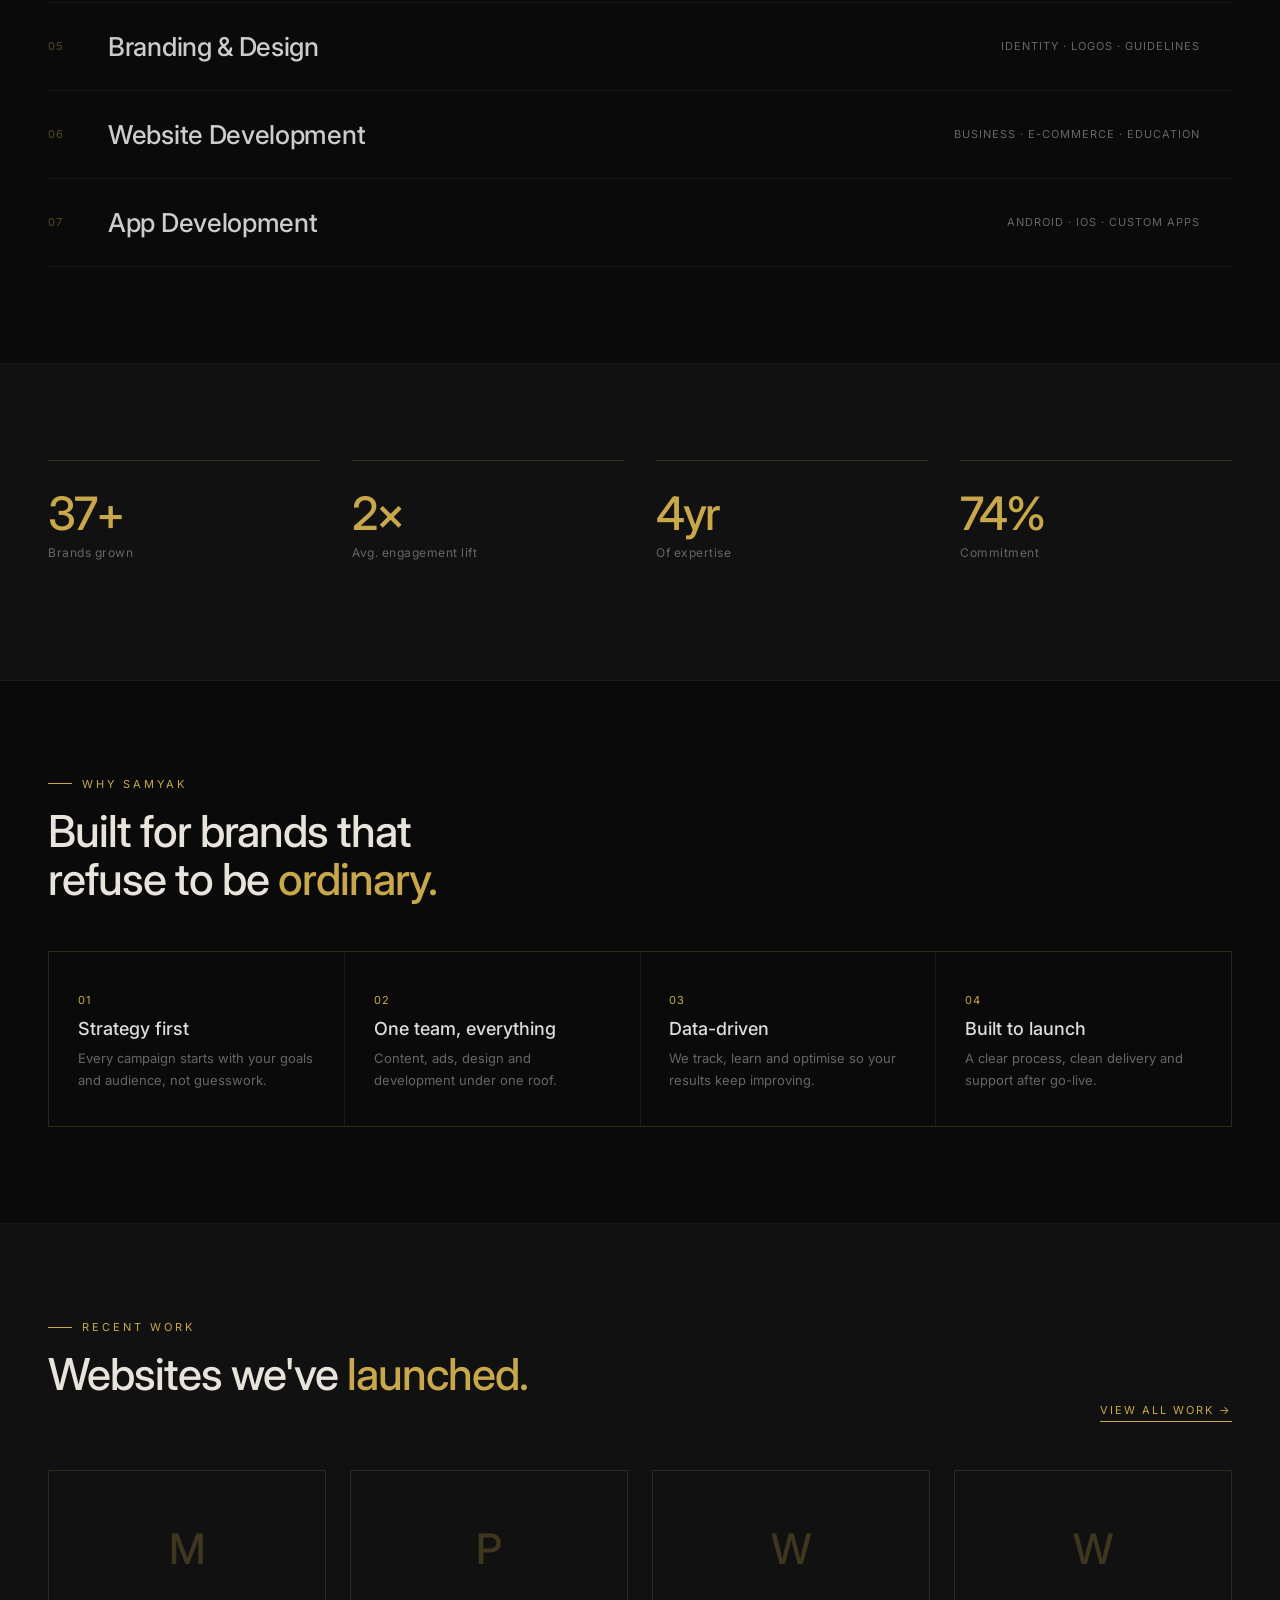
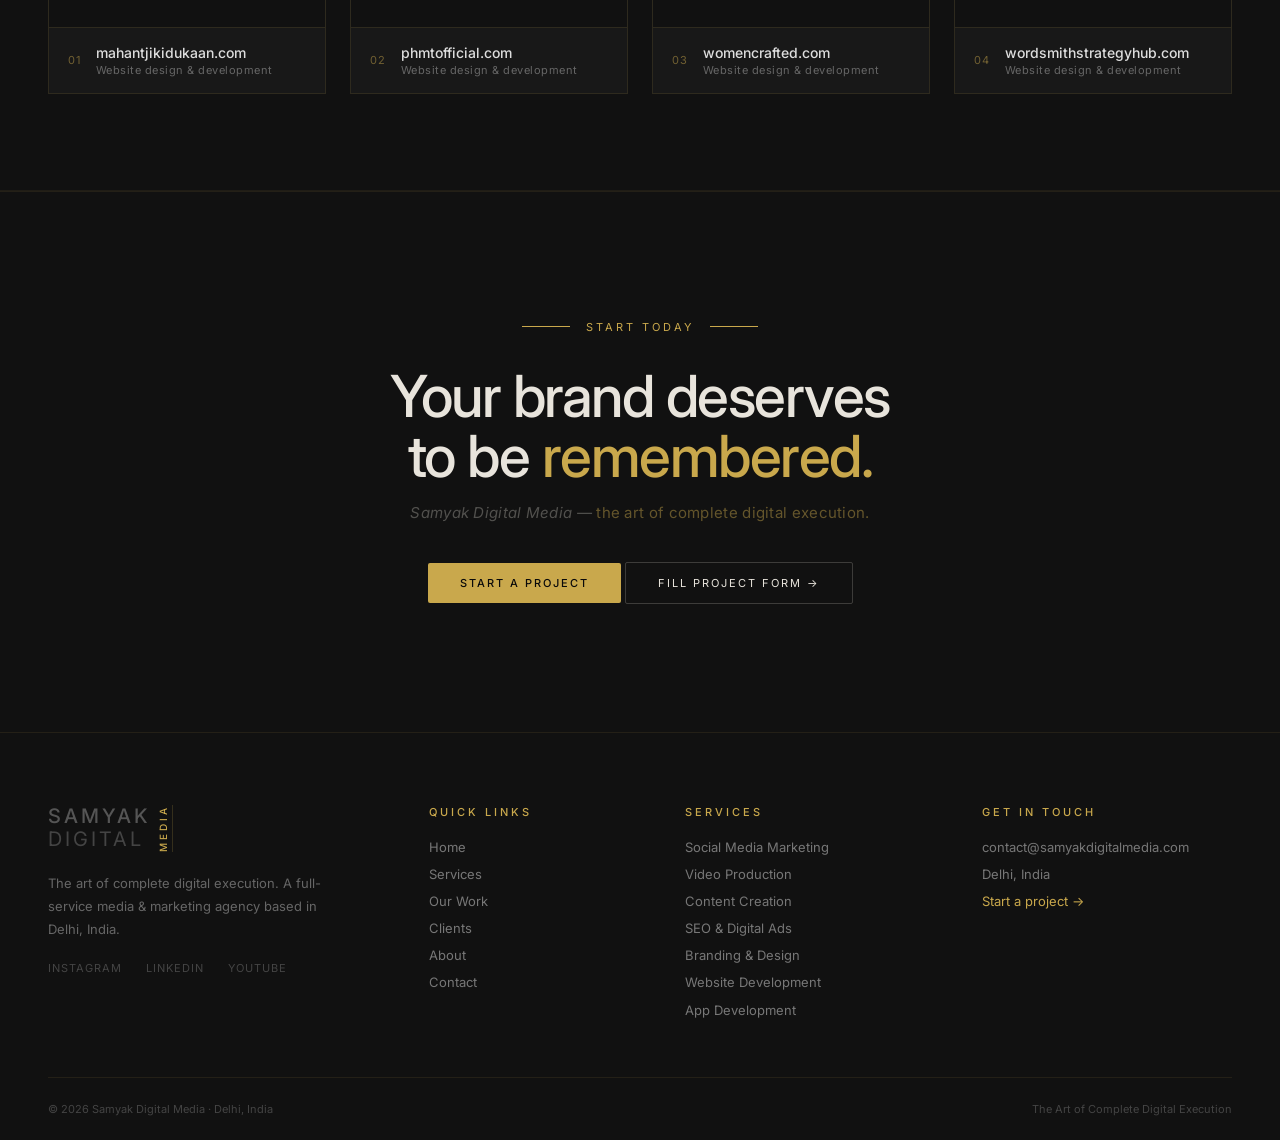
==== commit af37e2b4: "Add files via upload" ====
--- a/index.html
+++ b/index.html
@@ -10,14 +10,14 @@
 <body>
 
   <nav>
-    <a href="index.html"><div class="logo">
+    <a href="/"><div class="logo">
       <div class="logo-stack">
         <span class="l1">Samyak</span>
         <span class="l2">Digital</span>
       </div>
       <div class="logo-media">Media</div>
     </div></a>
-    <div class="nav-links"><a href="services.html" class="">Services</a><a href="work.html" class="">Our Work</a><a href="clients.html" class="">Clients</a><a href="about.html" class="">About</a><!-- updated by Sweta: Careers hidden for now — put the link back to show it: <a href="careers.html">Careers</a> --><a href="contact.html" class="">Contact</a></div>
+    <div class="nav-links"><a href="services" class="">Services</a><a href="work" class="">Our Work</a><a href="clients" class="">Clients</a><a href="about" class="">About</a><!-- updated by Sweta: Careers hidden for now — put the link back to show it: <a href="careers">Careers</a> --><a href="contact" class="">Contact</a></div>
     <a href="mailto:hello@samyakdigital.com"><button class="nav-btn">Get in touch</button></a>
   </nav>
   <!-- HERO -->
@@ -32,8 +32,8 @@
       <div class="hero-divider"></div>
       <p class="hero-tagline">Samyak Digital Media — <em>the art of complete digital execution.</em></p>
       <div class="hero-btns">
-        <a href="services.html"><button class="btn-gold">Explore services</button></a>
-        <a href="contact.html?form=project"><button class="btn-ghost">Start a project →</button></a>
+        <a href="services"><button class="btn-gold">Explore services</button></a>
+        <a href="contact?form=project"><button class="btn-ghost">Start a project →</button></a>
       </div>
     </div>
   </section>
@@ -59,10 +59,10 @@
   </div>
 
 
-  <section class="section"><div class="reveal sec-row"><div><div class="sec-tag">What we do</div><div class="sec-h2">Full-service digital<br>for <em>ambitious</em> brands.</div></div><a class="link-gold" href="services.html">All services →</a></div><div class="services-list"><a class="svc-row reveal" href="services.html"><div class="svc-left"><span class="svc-num">01</span><span class="svc-name">Social Media Marketing</span></div><div class="svc-meta"><span class="svc-tag">Strategy · Growth · Management</span><i class="ti ti-arrow-up-right svc-arrow" aria-hidden="true"></i></div></a><a class="svc-row reveal" href="services.html"><div class="svc-left"><span class="svc-num">02</span><span class="svc-name">Video Production</span></div><div class="svc-meta"><span class="svc-tag">Shoots · Reels · Brand Films</span><i class="ti ti-arrow-up-right svc-arrow" aria-hidden="true"></i></div></a><a class="svc-row reveal" href="services.html"><div class="svc-left"><span class="svc-num">03</span><span class="svc-name">Content Creation</span></div><div class="svc-meta"><span class="svc-tag">Visuals · Copy · Creative</span><i class="ti ti-arrow-up-right svc-arrow" aria-hidden="true"></i></div></a><a class="svc-row reveal" href="services.html"><div class="svc-left"><span class="svc-num">04</span><span class="svc-name">SEO &amp; Digital Ads</span></div><div class="svc-meta"><span class="svc-tag">Search · Paid · Performance</span><i class="ti ti-arrow-up-right svc-arrow" aria-hidden="true"></i></div></a><a class="svc-row reveal" href="services.html"><div class="svc-left"><span class="svc-num">05</span><span class="svc-name">Branding &amp; Design</span></div><div class="svc-meta"><span class="svc-tag">Identity · Logos · Guidelines</span><i class="ti ti-arrow-up-right svc-arrow" aria-hidden="true"></i></div></a><a class="svc-row reveal" href="services.html"><div class="svc-left"><span class="svc-num">06</span><span class="svc-name">Website Development</span></div><div class="svc-meta"><span class="svc-tag">Business · E-commerce · Education</span><i class="ti ti-arrow-up-right svc-arrow" aria-hidden="true"></i></div></a><a class="svc-row reveal" href="services.html"><div class="svc-left"><span class="svc-num">07</span><span class="svc-name">App Development</span></div><div class="svc-meta"><span class="svc-tag">Android · iOS · Custom Apps</span><i class="ti ti-arrow-up-right svc-arrow" aria-hidden="true"></i></div></a></div></section>
+  <section class="section"><div class="reveal sec-row"><div><div class="sec-tag">What we do</div><div class="sec-h2">Full-service digital<br>for <em>ambitious</em> brands.</div></div><a class="link-gold" href="services">All services →</a></div><div class="services-list"><a class="svc-row reveal" href="services"><div class="svc-left"><span class="svc-num">01</span><span class="svc-name">Social Media Marketing</span></div><div class="svc-meta"><span class="svc-tag">Strategy · Growth · Management</span><i class="ti ti-arrow-up-right svc-arrow" aria-hidden="true"></i></div></a><a class="svc-row reveal" href="services"><div class="svc-left"><span class="svc-num">02</span><span class="svc-name">Video Production</span></div><div class="svc-meta"><span class="svc-tag">Shoots · Reels · Brand Films</span><i class="ti ti-arrow-up-right svc-arrow" aria-hidden="true"></i></div></a><a class="svc-row reveal" href="services"><div class="svc-left"><span class="svc-num">03</span><span class="svc-name">Content Creation</span></div><div class="svc-meta"><span class="svc-tag">Visuals · Copy · Creative</span><i class="ti ti-arrow-up-right svc-arrow" aria-hidden="true"></i></div></a><a class="svc-row reveal" href="services"><div class="svc-left"><span class="svc-num">04</span><span class="svc-name">SEO &amp; Digital Ads</span></div><div class="svc-meta"><span class="svc-tag">Search · Paid · Performance</span><i class="ti ti-arrow-up-right svc-arrow" aria-hidden="true"></i></div></a><a class="svc-row reveal" href="services"><div class="svc-left"><span class="svc-num">05</span><span class="svc-name">Branding &amp; Design</span></div><div class="svc-meta"><span class="svc-tag">Identity · Logos · Guidelines</span><i class="ti ti-arrow-up-right svc-arrow" aria-hidden="true"></i></div></a><a class="svc-row reveal" href="services"><div class="svc-left"><span class="svc-num">06</span><span class="svc-name">Website Development</span></div><div class="svc-meta"><span class="svc-tag">Business · E-commerce · Education</span><i class="ti ti-arrow-up-right svc-arrow" aria-hidden="true"></i></div></a><a class="svc-row reveal" href="services"><div class="svc-left"><span class="svc-num">07</span><span class="svc-name">App Development</span></div><div class="svc-meta"><span class="svc-tag">Android · iOS · Custom Apps</span><i class="ti ti-arrow-up-right svc-arrow" aria-hidden="true"></i></div></a></div></section>
   <section class="section" style="background:var(--dark2)"><div class="stats-row"><div class="stat reveal"><div class="stat-num" data-count="50" data-suf="+">0+</div><div class="stat-lbl">Brands grown</div></div><div class="stat reveal"><div class="stat-num" data-count="3" data-suf="×">0×</div><div class="stat-lbl">Avg. engagement lift</div></div><div class="stat reveal"><div class="stat-num" data-count="5" data-suf="yr">0yr</div><div class="stat-lbl">Of expertise</div></div><div class="stat reveal"><div class="stat-num" data-count="100" data-suf="%">0%</div><div class="stat-lbl">Commitment</div></div></div></section>
   <section class="section"><div class="reveal"><div class="sec-tag">Why Samyak</div><div class="sec-h2">Built for brands that<br>refuse to be <em>ordinary.</em></div></div><div class="why-grid"><div class="why-card reveal"><span>01</span><h4>Strategy first</h4><p>Every campaign starts with your goals and audience, not guesswork.</p></div><div class="why-card reveal"><span>02</span><h4>One team, everything</h4><p>Content, ads, design and development under one roof.</p></div><div class="why-card reveal"><span>03</span><h4>Data-driven</h4><p>We track, learn and optimise so your results keep improving.</p></div><div class="why-card reveal"><span>04</span><h4>Built to launch</h4><p>A clear process, clean delivery and support after go-live.</p></div></div></section>
-  <section class="section" style="background:var(--dark2)"><div class="reveal sec-row"><div><div class="sec-tag">Recent work</div><div class="sec-h2">Websites we've <em>launched.</em></div></div><a class="link-gold" href="work.html">View all work →</a></div><div class="work-grid"><a class="work-card reveal" href="https://mahantjikidukaan.com" target="_blank" rel="noopener">
+  <section class="section" style="background:var(--dark2)"><div class="reveal sec-row"><div><div class="sec-tag">Recent work</div><div class="sec-h2">Websites we've <em>launched.</em></div></div><a class="link-gold" href="work">View all work →</a></div><div class="work-grid"><a class="work-card reveal" href="https://mahantjikidukaan.com" target="_blank" rel="noopener">
         <div class="work-thumb"><span class="work-initial">m</span><img loading="lazy" src="https://s0.wp.com/mshots/v1/https%3A%2F%2Fmahantjikidukaan.com%2F?w=700&amp;h=440" alt="mahantjikidukaan.com website preview" onerror="this.style.display='none'"><span class="work-visit">Visit live site ↗</span></div>
         <div class="work-info"><span class="work-num">01</span><div><h4>mahantjikidukaan.com</h4><p>Website design &amp; development</p></div><i class="ti ti-arrow-up-right work-arrow" aria-hidden="true"></i></div>
       </a><a class="work-card reveal" href="https://phmtofficial.com" target="_blank" rel="noopener">
@@ -80,7 +80,7 @@
     <div class="cta-h2 reveal">Your brand deserves<br>to be <em>remembered.</em></div>
     <p class="cta-tagline reveal">Samyak Digital Media — <em>the art of complete digital execution.</em></p>
     <div class="reveal">
-      <a href="mailto:contact@samyakdigitalmedia.com"><button class="btn-gold">Start a project</button></a> <a href="contact.html?form=project"><button class="btn-ghost">Fill project form →</button></a>
+      <a href="mailto:contact@samyakdigitalmedia.com"><button class="btn-gold">Start a project</button></a> <a href="contact?form=project"><button class="btn-ghost">Fill project form →</button></a>
     </div>
   </section>
 
@@ -102,9 +102,9 @@
 <a href="https://www.linkedin.com/company/samyak-digital-media" target="_blank" rel="noopener noreferrer">LinkedIn</a>
       <a href="https://samyakdigitalmedia.com/#">YouTube</a>
     </div></div>
-      <div class="foot-col"><h5>Quick links</h5><a href="index.html">Home</a><a href="services.html">Services</a><a href="work.html">Our Work</a><a href="clients.html">Clients</a><a href="about.html">About</a><a href="contact.html">Contact</a></div>
-      <div class="foot-col"><h5>Services</h5><a href="services.html">Social Media Marketing</a><a href="services.html">Video Production</a><a href="services.html">Content Creation</a><a href="services.html">SEO &amp; Digital Ads</a><a href="services.html">Branding &amp; Design</a><a href="services.html">Website Development</a><a href="services.html">App Development</a></div>
-      <div class="foot-col"><h5>Get in touch</h5><a href="mailto:contact@samyakdigitalmedia.com">contact@samyakdigitalmedia.com</a><span>Delhi, India</span><a href="contact.html?form=project" style="color:var(--gold)">Start a project →</a></div>
+      <div class="foot-col"><h5>Quick links</h5><a href="/">Home</a><a href="services">Services</a><a href="work">Our Work</a><a href="clients">Clients</a><a href="about">About</a><a href="contact">Contact</a></div>
+      <div class="foot-col"><h5>Services</h5><a href="services">Social Media Marketing</a><a href="services">Video Production</a><a href="services">Content Creation</a><a href="services">SEO &amp; Digital Ads</a><a href="services">Branding &amp; Design</a><a href="services">Website Development</a><a href="services">App Development</a></div>
+      <div class="foot-col"><h5>Get in touch</h5><a href="mailto:contact@samyakdigitalmedia.com">contact@samyakdigitalmedia.com</a><span>Delhi, India</span><a href="contact?form=project" style="color:var(--gold)">Start a project →</a></div>
     </div>
     <div class="foot-bar"><span>© 2026 Samyak Digital Media · Delhi, India</span><span>The Art of Complete Digital Execution</span></div>
   </footer>
--- a/style.css
+++ b/style.css
@@ -623,7 +623,7 @@
     @media (max-width: 768px) { .contact-grid, .mform, .foot-grid, .why-grid { grid-template-columns: 1fr; gap: 2rem; } footer.foot { padding: 3rem 1.5rem 1.5rem; } }
     /* ═══ END v3 ═══ */
 
-    /* ═══ social profile cards ═══ */
+    /* ═══  social profile cards ═══ */
     .soc-top { display: flex; align-items: center; gap: 1rem; padding: 1.5rem 1.2rem 1rem; }
     .soc-av { width: 54px; height: 54px; flex: none; border-radius: 50%; border: 1.5px solid var(--gold); background: var(--dark2); color: var(--gold); display: flex; align-items: center; justify-content: center; font-size: 20px; font-weight: 500; box-shadow: 0 0 0 3px var(--dark3), 0 0 0 4px rgba(201,168,76,0.25); }
     .soc-top h4 { font-size: 15px; font-weight: 500; color: #dddddd; word-break: break-all; }
@@ -633,3 +633,18 @@
     .soc-tiles i:nth-child(2n) { background: linear-gradient(135deg, rgba(255,255,255,0.06), rgba(201,168,76,0.12)); }
     .soc-tiles i:nth-child(3n) { background: linear-gradient(225deg, rgba(201,168,76,0.28), rgba(255,255,255,0.02)); }
     .soc-card:hover .soc-tiles i { background: rgba(201,168,76,0.3); }
+
+    /* ═══ mobile menu (3-line icon) ═══ */
+    .nav-toggle { display: none; background: none; border: 0; cursor: pointer; width: 28px; height: 20px; position: relative; padding: 0; }
+    .nav-toggle span { position: absolute; left: 0; width: 100%; height: 1.5px; background: var(--gold); transition: all 0.3s; }
+    .nav-toggle span:nth-child(1) { top: 0; } .nav-toggle span:nth-child(2) { top: 9px; } .nav-toggle span:nth-child(3) { top: 18px; }
+    nav.open .nav-toggle span:nth-child(1) { top: 9px; transform: rotate(45deg); }
+    nav.open .nav-toggle span:nth-child(2) { opacity: 0; }
+    nav.open .nav-toggle span:nth-child(3) { top: 9px; transform: rotate(-45deg); }
+    @media (max-width: 768px) {
+      .nav-toggle { display: block; }
+      nav > a:has(.nav-btn) { display: none; }
+      .nav-links { display: none; position: absolute; top: 100%; left: 0; right: 0; flex-direction: column; gap: 0; background: rgba(10,10,10,0.98); border-bottom: 0.5px solid rgba(201,168,76,0.15); }
+      nav.open .nav-links { display: flex; }
+      .nav-links a { padding: 1.1rem 1.5rem; border-top: 0.5px solid rgba(255,255,255,0.05); }
+    }
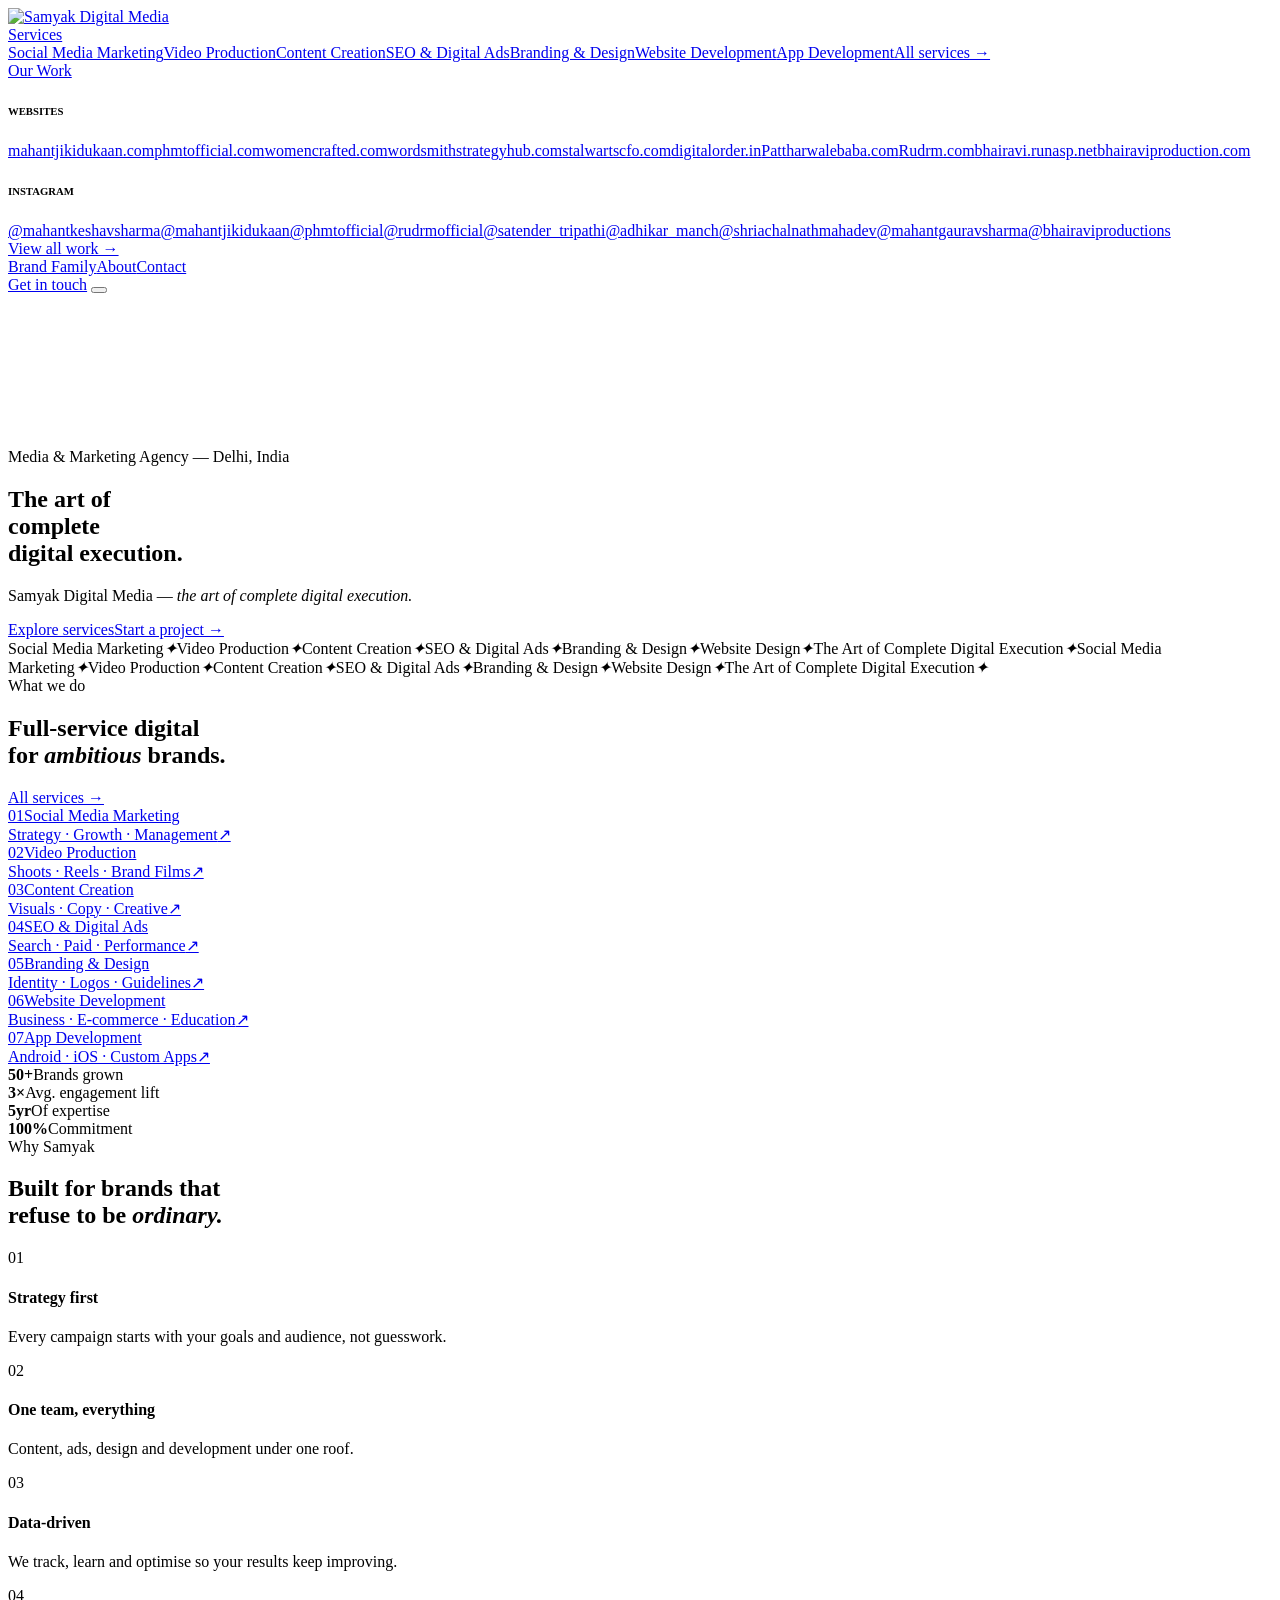
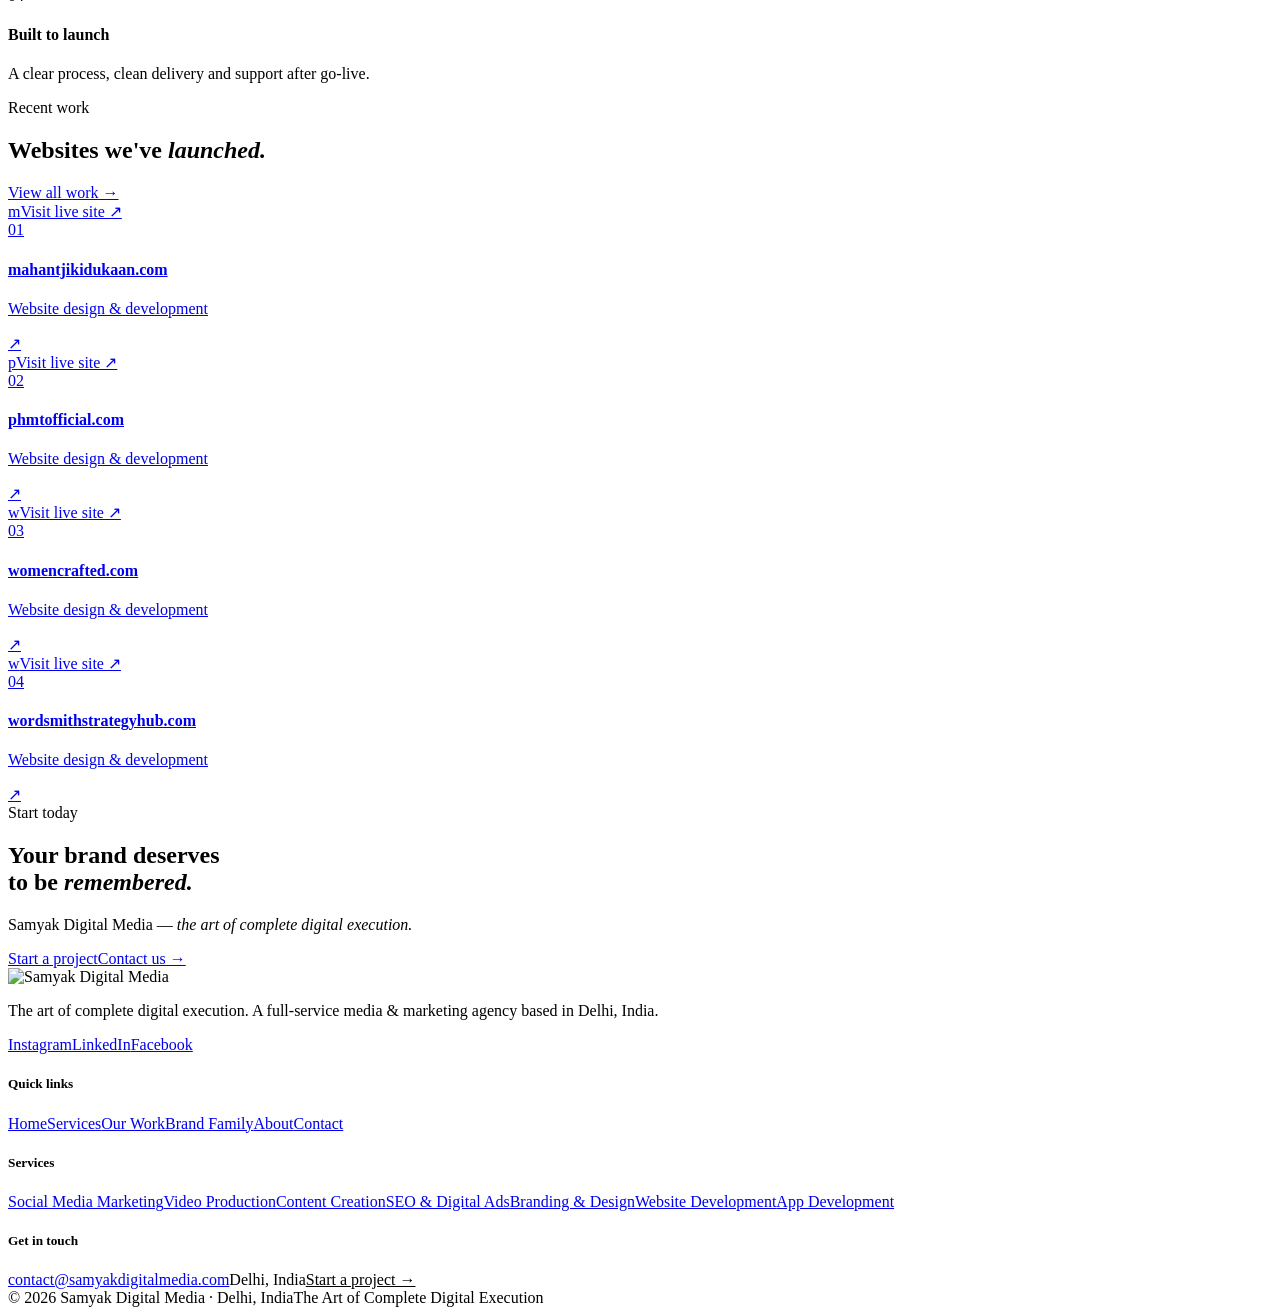
==== commit 32e2552c: "Add files via upload New site structure" ====
--- a/index.html
+++ b/index.html
@@ -1,112 +1,256 @@
 <!DOCTYPE html>
-<html lang="en"><head><meta charset="UTF-8"><meta name="viewport" content="width=device-width, initial-scale=1.0">
-<title>The Art of Complete Digital Execution — Samyak Digital Media</title>
-<meta name="description" content="Samyak Digital Media is a full-service media and marketing agency based in Delhi, India. The art of complete digital execution.">
-<link rel="preconnect" href="https://fonts.googleapis.com/"><link rel="preconnect" href="https://fonts.gstatic.com/" crossorigin>
-<link href="https://fonts.googleapis.com/css2?family=Inter:wght@300;400;500&display=swap" rel="stylesheet">
-<link rel="stylesheet" href="https://cdn.jsdelivr.net/npm/@tabler/icons-webfont@3.19.0/dist/tabler-icons.min.css">
-<link rel="stylesheet" href="style.css">
+<html lang="en">
+
+<head>
+  <meta charset="UTF-8">
+  <meta name="viewport" content="width=device-width, initial-scale=1.0">
+  <title>The Art of Complete Digital Execution — Samyak Digital Media</title>
+  <meta name="description"
+    content="Samyak Digital Media is a full-service media and marketing agency based in Delhi, India. The art of complete digital execution.">
+  <link rel="canonical" href="https://samyakdigitalmedia.com/">
+  <link rel="icon" href="./assets/favicon.png">
+  <link rel="preconnect" href="https://fonts.googleapis.com">
+  <link rel="preconnect" href="https://fonts.gstatic.com" crossorigin>
+  <link href="https://fonts.googleapis.com/css2?family=Inter:wght@300;400;500&display=swap" rel="stylesheet">
+  <link rel="stylesheet" href="./assets/style.css">
 </head>
+
 <body>
-
-  <nav>
-    <a href="/"><div class="logo">
-      <div class="logo-stack">
-        <span class="l1">Samyak</span>
-        <span class="l2">Digital</span>
-      </div>
-      <div class="logo-media">Media</div>
-    </div></a>
-    <div class="nav-links"><a href="services" class="">Services</a><a href="work" class="">Our Work</a><a href="clients" class="">Clients</a><a href="about" class="">About</a><!-- updated by Sweta: Careers hidden for now — put the link back to show it: <a href="careers">Careers</a> --><a href="contact" class="">Contact</a></div>
-    <a href="mailto:hello@samyakdigital.com"><button class="nav-btn">Get in touch</button></a>
-  </nav>
-  <!-- HERO -->
-  <section class="hero" id="home">
-    <div class="hero-bg">
-      <div class="hero-grid"></div>
-      <div class="hero-orb"></div>
+  <header class="nav" id="nav">
+    <a class="logo" href="./"><img src="./assets/logo.png" alt="Samyak Digital Media" width="165" height="38"></a>
+    <nav class="nav-links" aria-label="Main">
+      <div class="dd"><a href="./services/">Services</a>
+        <div class="dd-menu"><a href="./services/#social-media-marketing">Social Media Marketing</a><a
+            href="./services/#video-production">Video Production</a><a href="./services/#content-creation">Content
+            Creation</a><a href="./services/#seo-digital-ads">SEO &amp; Digital Ads</a><a
+            href="./services/#branding-design">Branding &amp; Design</a><a
+            href="./services/#website-development">Website Development</a><a href="./services/#app-development">App
+            Development</a><a class="dd-all" href="./services/">All services →</a></div>
+      </div>
+      <div class="dd"><a href="./work/">Our Work</a>
+        <div class="dd-menu dd-wide">
+          <div>
+            <h6>WEBSITES</h6><a href="https://mahantjikidukaan.com" target="_blank"
+              rel="noopener noreferrer">mahantjikidukaan.com</a><a href="https://phmtofficial.com" target="_blank"
+              rel="noopener noreferrer">phmtofficial.com</a><a href="https://womencrafted.com" target="_blank"
+              rel="noopener noreferrer">womencrafted.com</a><a href="https://wordsmithstrategyhub.com" target="_blank"
+              rel="noopener noreferrer">wordsmithstrategyhub.com</a><a href="https://stalwartscfo.com" target="_blank"
+              rel="noopener noreferrer">stalwartscfo.com</a><a href="https://digitalorder.in" target="_blank"
+              rel="noopener noreferrer">digitalorder.in</a><a href="https://pattharwalebaba.com" target="_blank"
+              rel="noopener noreferrer">Pattharwalebaba.com</a><a href="https://rudrm.com" target="_blank"
+              rel="noopener noreferrer">Rudrm.com</a><a href="http://bhairavi.runasp.net/" target="_blank"
+              rel="noopener noreferrer">bhairavi.runasp.net</a><a href="https://bhairaviproduction.com" target="_blank"
+              rel="noopener noreferrer">bhairaviproduction.com</a>
+          </div>
+          <div>
+            <h6>INSTAGRAM</h6><a href="https://www.instagram.com/mahantkeshavsharma" target="_blank"
+              rel="noopener noreferrer">@mahantkeshavsharma</a><a href="https://www.instagram.com/mahantjikidukaan"
+              target="_blank" rel="noopener noreferrer">@mahantjikidukaan</a><a
+              href="https://www.instagram.com/phmtofficial" target="_blank"
+              rel="noopener noreferrer">@phmtofficial</a><a href="https://www.instagram.com/rudrmofficial"
+              target="_blank" rel="noopener noreferrer">@rudrmofficial</a><a
+              href="https://www.instagram.com/satender_tripathi" target="_blank"
+              rel="noopener noreferrer">@satender_tripathi</a><a href="https://www.instagram.com/adhikar_manch"
+              target="_blank" rel="noopener noreferrer">@adhikar_manch</a><a
+              href="https://www.instagram.com/shriachalnathmahadev" target="_blank"
+              rel="noopener noreferrer">@shriachalnathmahadev</a><a href="https://www.instagram.com/mahantgauravsharma"
+              target="_blank" rel="noopener noreferrer">@mahantgauravsharma</a><a
+              href="https://www.instagram.com/bhairaviproductions" target="_blank"
+              rel="noopener noreferrer">@bhairaviproductions</a>
+          </div><a class="dd-all" href="./work/">View all work →</a>
+        </div>
+      </div><a href="./brand-family/">Brand Family</a><a href="./about/">About</a><a href="./contact/">Contact</a>
+    </nav>
+    <a class="nav-btn" href="./contact/">Get in touch</a>
+    <button class="nav-toggle" aria-label="Menu" aria-expanded="false"><span></span><span></span><span></span></button>
+  </header>
+  <main>
+    <section class="hero">
+      <video class="hero-video" autoplay muted loop playsinline preload="auto" poster="./assets/hero-poster.jpg">
+        <source src="./assets/hero.mp4" type="video/mp4">
+      </video>
+      <div class="hero-content">
+        <div class="hero-eyebrow">Media &amp; Marketing Agency — Delhi, India</div>
+        <h1>The art of<br><span class="gold">complete</span><br>digital <span class="dim">execution.</span></h1>
+        <div class="hero-divider"></div>
+        <p class="hero-tagline">Samyak Digital Media — <em>the art of complete digital execution.</em></p>
+        <div class="hero-btns"><a class="btn btn-gold" href="./services/">Explore services</a><a class="btn btn-ghost"
+            href="./contact/">Start a project →</a></div>
+      </div>
+    </section>
+    <div class="ticker">
+      <div class="ticker-inner"><span>Social Media Marketing</span><i>✦</i><span>Video
+          Production</span><i>✦</i><span>Content Creation</span><i>✦</i><span>SEO &amp; Digital
+          Ads</span><i>✦</i><span>Branding &amp; Design</span><i>✦</i><span>Website Design</span><i>✦</i><span>The Art
+          of Complete Digital Execution</span><i>✦</i><span>Social Media Marketing</span><i>✦</i><span>Video
+          Production</span><i>✦</i><span>Content Creation</span><i>✦</i><span>SEO &amp; Digital
+          Ads</span><i>✦</i><span>Branding &amp; Design</span><i>✦</i><span>Website Design</span><i>✦</i><span>The Art
+          of Complete Digital Execution</span><i>✦</i></div>
     </div>
-    <div class="hero-content">
-      <div class="hero-eyebrow">Media &amp; Marketing Agency — Delhi, India</div>
-      <h1>The art of<br><span class="gold">complete</span><br>digital <span class="dim">execution.</span></h1>
-      <div class="hero-divider"></div>
-      <p class="hero-tagline">Samyak Digital Media — <em>the art of complete digital execution.</em></p>
-      <div class="hero-btns">
-        <a href="services"><button class="btn-gold">Explore services</button></a>
-        <a href="contact?form=project"><button class="btn-ghost">Start a project →</button></a>
-      </div>
-    </div>
-  </section>
-
-  <!-- TICKER -->
-  <div class="ticker">
-    <div class="ticker-inner">
-      <span>Social Media Marketing</span><span class="tick-sep">✦</span>
-      <span>Video Production</span><span class="tick-sep">✦</span>
-      <span>Content Creation</span><span class="tick-sep">✦</span>
-      <span>SEO &amp; Digital Ads</span><span class="tick-sep">✦</span>
-      <span>Branding &amp; Design</span><span class="tick-sep">✦</span>
-      <span>Website Design</span><span class="tick-sep">✦</span> 
-      <span>The Art of Complete Digital Execution</span><span class="tick-sep">✦</span>
-      <span>Social Media Marketing</span><span class="tick-sep">✦</span>
-      <span>Video Production</span><span class="tick-sep">✦</span>
-      <span>Content Creation</span><span class="tick-sep">✦</span>
-      <span>SEO &amp; Digital Ads</span><span class="tick-sep">✦</span>
-      <span>Branding &amp; Design</span><span class="tick-sep">✦</span>
-      <span>Website Design</span><span class="tick-sep">✦</span> 
-      <span>The Art of Complete Digital Execution</span><span class="tick-sep">✦</span>
-    </div>
-  </div>
-
-
-  <section class="section"><div class="reveal sec-row"><div><div class="sec-tag">What we do</div><div class="sec-h2">Full-service digital<br>for <em>ambitious</em> brands.</div></div><a class="link-gold" href="services">All services →</a></div><div class="services-list"><a class="svc-row reveal" href="services"><div class="svc-left"><span class="svc-num">01</span><span class="svc-name">Social Media Marketing</span></div><div class="svc-meta"><span class="svc-tag">Strategy · Growth · Management</span><i class="ti ti-arrow-up-right svc-arrow" aria-hidden="true"></i></div></a><a class="svc-row reveal" href="services"><div class="svc-left"><span class="svc-num">02</span><span class="svc-name">Video Production</span></div><div class="svc-meta"><span class="svc-tag">Shoots · Reels · Brand Films</span><i class="ti ti-arrow-up-right svc-arrow" aria-hidden="true"></i></div></a><a class="svc-row reveal" href="services"><div class="svc-left"><span class="svc-num">03</span><span class="svc-name">Content Creation</span></div><div class="svc-meta"><span class="svc-tag">Visuals · Copy · Creative</span><i class="ti ti-arrow-up-right svc-arrow" aria-hidden="true"></i></div></a><a class="svc-row reveal" href="services"><div class="svc-left"><span class="svc-num">04</span><span class="svc-name">SEO &amp; Digital Ads</span></div><div class="svc-meta"><span class="svc-tag">Search · Paid · Performance</span><i class="ti ti-arrow-up-right svc-arrow" aria-hidden="true"></i></div></a><a class="svc-row reveal" href="services"><div class="svc-left"><span class="svc-num">05</span><span class="svc-name">Branding &amp; Design</span></div><div class="svc-meta"><span class="svc-tag">Identity · Logos · Guidelines</span><i class="ti ti-arrow-up-right svc-arrow" aria-hidden="true"></i></div></a><a class="svc-row reveal" href="services"><div class="svc-left"><span class="svc-num">06</span><span class="svc-name">Website Development</span></div><div class="svc-meta"><span class="svc-tag">Business · E-commerce · Education</span><i class="ti ti-arrow-up-right svc-arrow" aria-hidden="true"></i></div></a><a class="svc-row reveal" href="services"><div class="svc-left"><span class="svc-num">07</span><span class="svc-name">App Development</span></div><div class="svc-meta"><span class="svc-tag">Android · iOS · Custom Apps</span><i class="ti ti-arrow-up-right svc-arrow" aria-hidden="true"></i></div></a></div></section>
-  <section class="section" style="background:var(--dark2)"><div class="stats-row"><div class="stat reveal"><div class="stat-num" data-count="50" data-suf="+">0+</div><div class="stat-lbl">Brands grown</div></div><div class="stat reveal"><div class="stat-num" data-count="3" data-suf="×">0×</div><div class="stat-lbl">Avg. engagement lift</div></div><div class="stat reveal"><div class="stat-num" data-count="5" data-suf="yr">0yr</div><div class="stat-lbl">Of expertise</div></div><div class="stat reveal"><div class="stat-num" data-count="100" data-suf="%">0%</div><div class="stat-lbl">Commitment</div></div></div></section>
-  <section class="section"><div class="reveal"><div class="sec-tag">Why Samyak</div><div class="sec-h2">Built for brands that<br>refuse to be <em>ordinary.</em></div></div><div class="why-grid"><div class="why-card reveal"><span>01</span><h4>Strategy first</h4><p>Every campaign starts with your goals and audience, not guesswork.</p></div><div class="why-card reveal"><span>02</span><h4>One team, everything</h4><p>Content, ads, design and development under one roof.</p></div><div class="why-card reveal"><span>03</span><h4>Data-driven</h4><p>We track, learn and optimise so your results keep improving.</p></div><div class="why-card reveal"><span>04</span><h4>Built to launch</h4><p>A clear process, clean delivery and support after go-live.</p></div></div></section>
-  <section class="section" style="background:var(--dark2)"><div class="reveal sec-row"><div><div class="sec-tag">Recent work</div><div class="sec-h2">Websites we've <em>launched.</em></div></div><a class="link-gold" href="work">View all work →</a></div><div class="work-grid"><a class="work-card reveal" href="https://mahantjikidukaan.com" target="_blank" rel="noopener">
-        <div class="work-thumb"><span class="work-initial">m</span><img loading="lazy" src="https://s0.wp.com/mshots/v1/https%3A%2F%2Fmahantjikidukaan.com%2F?w=700&amp;h=440" alt="mahantjikidukaan.com website preview" onerror="this.style.display='none'"><span class="work-visit">Visit live site ↗</span></div>
-        <div class="work-info"><span class="work-num">01</span><div><h4>mahantjikidukaan.com</h4><p>Website design &amp; development</p></div><i class="ti ti-arrow-up-right work-arrow" aria-hidden="true"></i></div>
-      </a><a class="work-card reveal" href="https://phmtofficial.com" target="_blank" rel="noopener">
-        <div class="work-thumb"><span class="work-initial">p</span><img loading="lazy" src="https://s0.wp.com/mshots/v1/https%3A%2F%2Fphmtofficial.com%2F?w=700&amp;h=440" alt="phmtofficial.com website preview" onerror="this.style.display='none'"><span class="work-visit">Visit live site ↗</span></div>
-        <div class="work-info"><span class="work-num">02</span><div><h4>phmtofficial.com</h4><p>Website design &amp; development</p></div><i class="ti ti-arrow-up-right work-arrow" aria-hidden="true"></i></div>
-      </a><a class="work-card reveal" href="https://womencrafted.com" target="_blank" rel="noopener">
-        <div class="work-thumb"><span class="work-initial">w</span><img loading="lazy" src="https://s0.wp.com/mshots/v1/https%3A%2F%2Fwomencrafted.com%2F?w=700&amp;h=440" alt="womencrafted.com website preview" onerror="this.style.display='none'"><span class="work-visit">Visit live site ↗</span></div>
-        <div class="work-info"><span class="work-num">03</span><div><h4>womencrafted.com</h4><p>Website design &amp; development</p></div><i class="ti ti-arrow-up-right work-arrow" aria-hidden="true"></i></div>
-      </a><a class="work-card reveal" href="https://wordsmithstrategyhub.com" target="_blank" rel="noopener">
-        <div class="work-thumb"><span class="work-initial">w</span><img loading="lazy" src="https://s0.wp.com/mshots/v1/https%3A%2F%2Fwordsmithstrategyhub.com%2F?w=700&amp;h=440" alt="wordsmithstrategyhub.com website preview" onerror="this.style.display='none'"><span class="work-visit">Visit live site ↗</span></div>
-        <div class="work-info"><span class="work-num">04</span><div><h4>wordsmithstrategyhub.com</h4><p>Website design &amp; development</p></div><i class="ti ti-arrow-up-right work-arrow" aria-hidden="true"></i></div>
-      </a></div></section>
-  <section class="cta-sec" id="contact">
-    <div class="cta-ornament reveal"><span>Start today</span></div>
-    <div class="cta-h2 reveal">Your brand deserves<br>to be <em>remembered.</em></div>
-    <p class="cta-tagline reveal">Samyak Digital Media — <em>the art of complete digital execution.</em></p>
-    <div class="reveal">
-      <a href="mailto:contact@samyakdigitalmedia.com"><button class="btn-gold">Start a project</button></a> <a href="contact?form=project"><button class="btn-ghost">Fill project form →</button></a>
-    </div>
-  </section>
-
-
-
+    <section class="section">
+      <div class="reveal sec-row">
+        <div>
+          <div class="sec-tag">What we do</div>
+          <h2 class="sec-h2">Full-service digital<br>for <em>ambitious</em> brands.</h2>
+        </div><a class="link-gold" href="./services/">All services →</a>
+      </div>
+      <div class="svc-list"><a class="svc-row reveal" href="./services/#social-media-marketing">
+          <div class="svc-left"><span class="svc-num">01</span><span class="svc-name">Social Media Marketing</span>
+          </div>
+          <div class="svc-meta"><span class="svc-tag">Strategy · Growth · Management</span><span
+              class="svc-arrow">↗</span></div>
+        </a><a class="svc-row reveal" href="./services/#video-production">
+          <div class="svc-left"><span class="svc-num">02</span><span class="svc-name">Video Production</span></div>
+          <div class="svc-meta"><span class="svc-tag">Shoots · Reels · Brand Films</span><span
+              class="svc-arrow">↗</span></div>
+        </a><a class="svc-row reveal" href="./services/#content-creation">
+          <div class="svc-left"><span class="svc-num">03</span><span class="svc-name">Content Creation</span></div>
+          <div class="svc-meta"><span class="svc-tag">Visuals · Copy · Creative</span><span class="svc-arrow">↗</span>
+          </div>
+        </a><a class="svc-row reveal" href="./services/#seo-digital-ads">
+          <div class="svc-left"><span class="svc-num">04</span><span class="svc-name">SEO &amp; Digital Ads</span></div>
+          <div class="svc-meta"><span class="svc-tag">Search · Paid · Performance</span><span class="svc-arrow">↗</span>
+          </div>
+        </a><a class="svc-row reveal" href="./services/#branding-design">
+          <div class="svc-left"><span class="svc-num">05</span><span class="svc-name">Branding &amp; Design</span></div>
+          <div class="svc-meta"><span class="svc-tag">Identity · Logos · Guidelines</span><span
+              class="svc-arrow">↗</span></div>
+        </a><a class="svc-row reveal" href="./services/#website-development">
+          <div class="svc-left"><span class="svc-num">06</span><span class="svc-name">Website Development</span></div>
+          <div class="svc-meta"><span class="svc-tag">Business · E-commerce · Education</span><span
+              class="svc-arrow">↗</span></div>
+        </a><a class="svc-row reveal" href="./services/#app-development">
+          <div class="svc-left"><span class="svc-num">07</span><span class="svc-name">App Development</span></div>
+          <div class="svc-meta"><span class="svc-tag">Android · iOS · Custom Apps</span><span class="svc-arrow">↗</span>
+          </div>
+        </a></div>
+    </section>
+    <section class="section alt">
+      <div class="stats">
+        <div class="stat reveal"><b>50+</b><span>Brands grown</span></div>
+        <div class="stat reveal"><b>3×</b><span>Avg. engagement lift</span></div>
+        <div class="stat reveal"><b>5yr</b><span>Of expertise</span></div>
+        <div class="stat reveal"><b>100%</b><span>Commitment</span></div>
+      </div>
+    </section>
+    <section class="section">
+      <div class="reveal">
+        <div class="sec-tag">Why Samyak</div>
+        <h2 class="sec-h2">Built for brands that<br>refuse to be <em>ordinary.</em></h2>
+      </div>
+      <div class="grid-lines why-grid">
+        <div class="reveal"><span>01</span>
+          <h4>Strategy first</h4>
+          <p>Every campaign starts with your goals and audience, not guesswork.</p>
+        </div>
+        <div class="reveal"><span>02</span>
+          <h4>One team, everything</h4>
+          <p>Content, ads, design and development under one roof.</p>
+        </div>
+        <div class="reveal"><span>03</span>
+          <h4>Data-driven</h4>
+          <p>We track, learn and optimise so your results keep improving.</p>
+        </div>
+        <div class="reveal"><span>04</span>
+          <h4>Built to launch</h4>
+          <p>A clear process, clean delivery and support after go-live.</p>
+        </div>
+      </div>
+    </section>
+    <section class="section alt">
+      <div class="reveal sec-row">
+        <div>
+          <div class="sec-tag">Recent work</div>
+          <h2 class="sec-h2">Websites we've <em>launched.</em></h2>
+        </div><a class="link-gold" href="./work/">View all work →</a>
+      </div>
+      <div class="cards"><a class="card reveal" href="https://mahantjikidukaan.com" target="_blank"
+          rel="noopener noreferrer">
+          <div class="thumb"><span class="initial">m</span><img loading="lazy"
+              src="https://s0.wp.com/mshots/v1/https%3A%2F%2Fmahantjikidukaan.com%2F?w=700&amp;h=440"
+              alt="mahantjikidukaan.com website preview" onerror="this.remove()"><span class="visit">Visit live site
+              ↗</span></div>
+          <div class="card-info"><span>01</span>
+            <div>
+              <h4>mahantjikidukaan.com</h4>
+              <p>Website design &amp; development</p>
+            </div><span class="arrow">↗</span>
+          </div>
+        </a><a class="card reveal" href="https://phmtofficial.com" target="_blank" rel="noopener noreferrer">
+          <div class="thumb"><span class="initial">p</span><img loading="lazy"
+              src="https://s0.wp.com/mshots/v1/https%3A%2F%2Fphmtofficial.com%2F?w=700&amp;h=440"
+              alt="phmtofficial.com website preview" onerror="this.remove()"><span class="visit">Visit live site
+              ↗</span></div>
+          <div class="card-info"><span>02</span>
+            <div>
+              <h4>phmtofficial.com</h4>
+              <p>Website design &amp; development</p>
+            </div><span class="arrow">↗</span>
+          </div>
+        </a><a class="card reveal" href="https://womencrafted.com" target="_blank" rel="noopener noreferrer">
+          <div class="thumb"><span class="initial">w</span><img loading="lazy"
+              src="https://s0.wp.com/mshots/v1/https%3A%2F%2Fwomencrafted.com%2F?w=700&amp;h=440"
+              alt="womencrafted.com website preview" onerror="this.remove()"><span class="visit">Visit live site
+              ↗</span></div>
+          <div class="card-info"><span>03</span>
+            <div>
+              <h4>womencrafted.com</h4>
+              <p>Website design &amp; development</p>
+            </div><span class="arrow">↗</span>
+          </div>
+        </a><a class="card reveal" href="https://wordsmithstrategyhub.com" target="_blank" rel="noopener noreferrer">
+          <div class="thumb"><span class="initial">w</span><img loading="lazy"
+              src="https://s0.wp.com/mshots/v1/https%3A%2F%2Fwordsmithstrategyhub.com%2F?w=700&amp;h=440"
+              alt="wordsmithstrategyhub.com website preview" onerror="this.remove()"><span class="visit">Visit live site
+              ↗</span></div>
+          <div class="card-info"><span>04</span>
+            <div>
+              <h4>wordsmithstrategyhub.com</h4>
+              <p>Website design &amp; development</p>
+            </div><span class="arrow">↗</span>
+          </div>
+        </a></div>
+    </section>
+    <section class="cta-sec">
+      <div class="cta-orn reveal"><span>Start today</span></div>
+      <h2 class="cta-h2 reveal">Your brand deserves<br>to be <em>remembered.</em></h2>
+      <p class="cta-tagline reveal">Samyak Digital Media — <em>the art of complete digital execution.</em></p>
+      <div class="cta-btns reveal"><a class="btn btn-gold"
+          href="mailto:contact@samyakdigitalmedia.com?subject=New%20project%20enquiry">Start a project</a><a
+          class="btn btn-ghost" href="./contact/">Contact us →</a></div>
+    </section>
+  </main>
   <footer class="foot">
     <div class="foot-grid">
-      <div class="foot-brand"><div class="f-logo">
-      <div style="display:flex;align-items:stretch;gap:6px;text-transform:uppercase;">
-        <div style="display:flex;flex-direction:column;line-height:1.15;">
-          <span style="font-size:20px;font-weight:500;color:#555;letter-spacing:3px;">Samyak</span>
-          <span style="font-size:20px;font-weight:400;color:#444;letter-spacing:3px;">Digital</span>
-        </div>
-        <div style="border-left:1px solid rgba(201,168,76,0.2);padding-left:3px;display:flex;align-items:center;writing-mode:vertical-lr;transform:rotate(180deg);font-size:10px;font-weight:500;letter-spacing:3px;color:var(--gold);">Media</div>
+      <div class="foot-brand">
+        <img src="./assets/logo.png" alt="Samyak Digital Media" width="172" height="40">
+        <p>The art of complete digital execution. A full-service media &amp; marketing agency based in Delhi, India.</p>
+        <div class="foot-links"><a href="https://www.instagram.com/samyakdigitalmedia" target="_blank"
+            rel="noopener noreferrer">Instagram</a><a href="https://www.linkedin.com/company/samyak-digital-media"
+            target="_blank" rel="noopener noreferrer">LinkedIn</a><a href="https://www.facebook.com/samyakdigitalmedia" target="_blank"
+            rel="noopener noreferrer">Facebook</a></div>
+      </div>
+      <div class="foot-col">
+        <h5>Quick links</h5><a href="./">Home</a><a href="./services/">Services</a><a href="./work/">Our Work</a><a
+          href="./brand-family/">Brand Family</a><a href="./about/">About</a><a href="./contact/">Contact</a>
+      </div>
+      <div class="foot-col">
+        <h5>Services</h5><a href="./services/#social-media-marketing">Social Media Marketing</a><a
+          href="./services/#video-production">Video Production</a><a href="./services/#content-creation">Content
+          Creation</a><a href="./services/#seo-digital-ads">SEO &amp; Digital Ads</a><a
+          href="./services/#branding-design">Branding &amp; Design</a><a href="./services/#website-development">Website
+          Development</a><a href="./services/#app-development">App Development</a>
+      </div>
+      <div class="foot-col">
+        <h5>Get in touch</h5><a
+          href="mailto:contact@samyakdigitalmedia.com">contact@samyakdigitalmedia.com</a><span>Delhi, India</span><a
+          href="./contact/" style="color:var(--gold)">Start a project →</a>
       </div>
     </div>
-    <p>The art of complete digital execution. A full-service media &amp; marketing agency based in Delhi, India.</p><div class="f-links">
-      <a href="https://www.instagram.com/samyakdigitalmedia" target="_blank" rel="noopener noreferrer">Instagram</a>
-<a href="https://www.linkedin.com/company/samyak-digital-media" target="_blank" rel="noopener noreferrer">LinkedIn</a>
-      <a href="https://samyakdigitalmedia.com/#">YouTube</a>
-    </div></div>
-      <div class="foot-col"><h5>Quick links</h5><a href="/">Home</a><a href="services">Services</a><a href="work">Our Work</a><a href="clients">Clients</a><a href="about">About</a><a href="contact">Contact</a></div>
-      <div class="foot-col"><h5>Services</h5><a href="services">Social Media Marketing</a><a href="services">Video Production</a><a href="services">Content Creation</a><a href="services">SEO &amp; Digital Ads</a><a href="services">Branding &amp; Design</a><a href="services">Website Development</a><a href="services">App Development</a></div>
-      <div class="foot-col"><h5>Get in touch</h5><a href="mailto:contact@samyakdigitalmedia.com">contact@samyakdigitalmedia.com</a><span>Delhi, India</span><a href="contact?form=project" style="color:var(--gold)">Start a project →</a></div>
-    </div>
-    <div class="foot-bar"><span>© 2026 Samyak Digital Media · Delhi, India</span><span>The Art of Complete Digital Execution</span></div>
+    <div class="foot-bar"><span>© 2026 Samyak Digital Media · Delhi, India</span><span>The Art of Complete Digital
+        Execution</span></div>
   </footer>
-<script src="main.js"></script>
-</body></html>+  <script src="./assets/main.js"></script>
+</body>
+
+</html>
